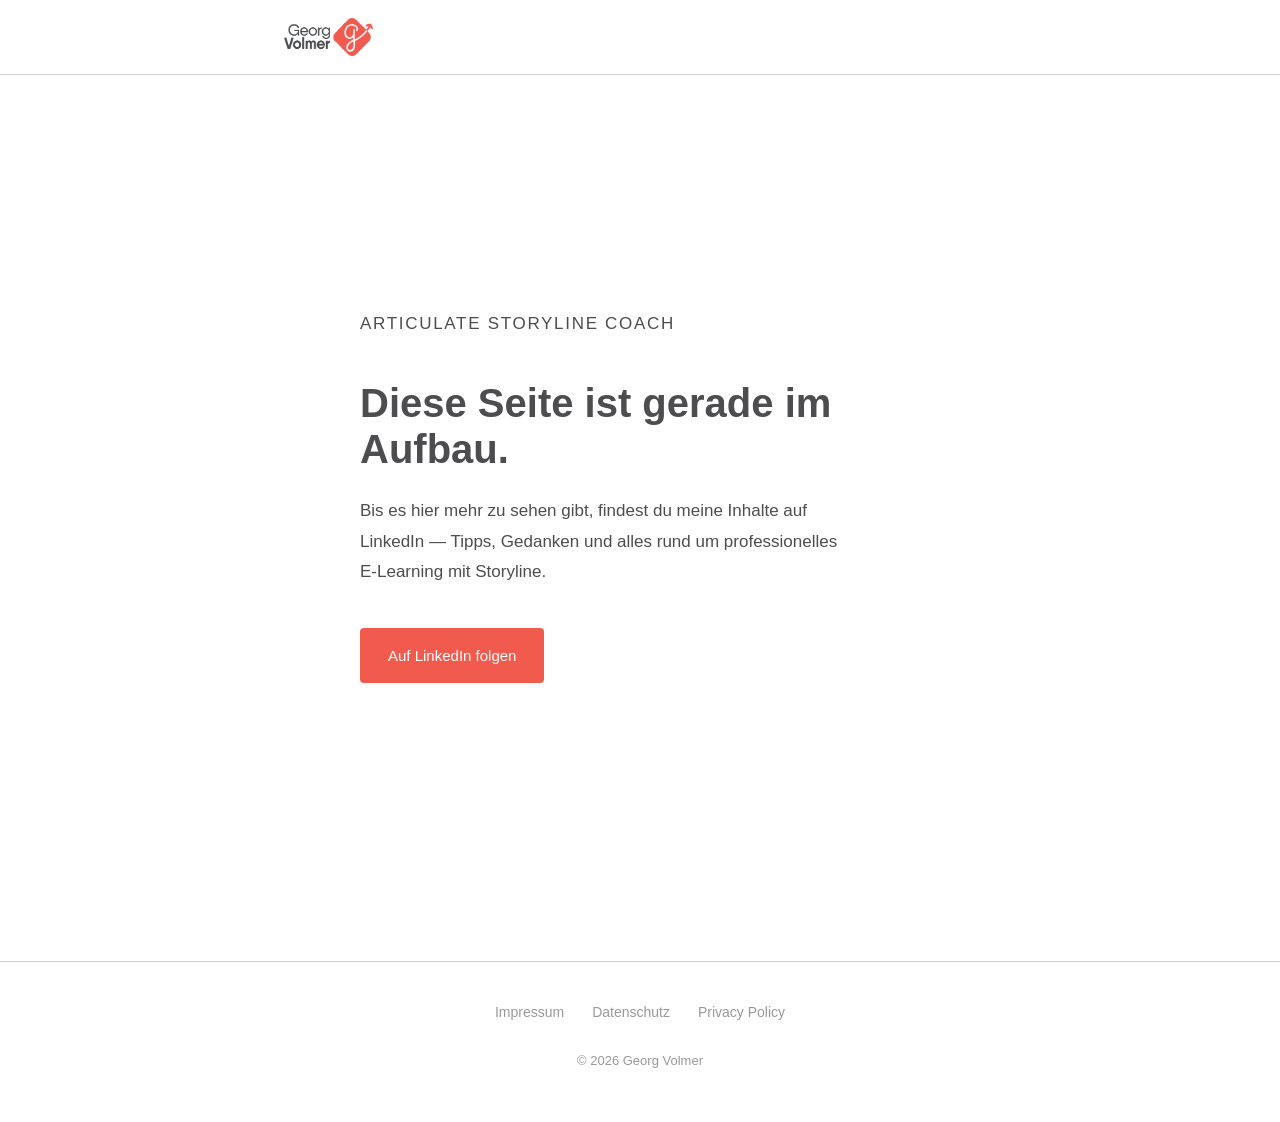
==== index.html @ a21bf966 "Add coming soon index.html" ====
<!DOCTYPE html>
<html lang="de">
<head>
    <meta charset="UTF-8">
    <meta name="viewport" content="width=device-width, initial-scale=1.0">
    <title>Georg Volmer — Articulate Storyline Coach</title>
    <meta name="description" content="Georg Volmer hilft E-Learning-Professionals dabei, professionelle Articulate Storyline Kurse zu erstellen.">
    <link rel="stylesheet" href="/assets/style.css">
    <style>
        .coming-soon-wrap {
            min-height: calc(100vh - 73px - 89px);
            display: flex;
            align-items: center;
        }
        .coming-soon-wrap .container {
            padding-top: 64px;
            padding-bottom: 64px;
        }
        .eyebrow {
            font-size: 0.8125rem;
            font-weight: 500;
            letter-spacing: 0.1em;
            text-transform: uppercase;
            color: #F15B4E;
            margin-bottom: 20px;
        }
        .coming-soon-wrap h1 {
            font-size: 2.5rem;
            line-height: 1.15;
            margin-bottom: 24px;
            max-width: 560px;
        }
        .coming-soon-wrap p {
            font-size: 1.0625rem;
            color: #4D4D4F;
            max-width: 480px;
            margin-bottom: 40px;
        }
        .btn {
            display: inline-block;
            background: #F15B4E;
            color: #ffffff;
            font-weight: 500;
            font-size: 0.9375rem;
            padding: 14px 28px;
            border-radius: 4px;
            text-decoration: none;
            transition: opacity 0.15s;
        }
        .btn:hover {
            opacity: 0.88;
            text-decoration: none;
        }
        @media (max-width: 600px) {
            .coming-soon-wrap h1 { font-size: 1.875rem; }
        }
    </style>
</head>
<body>

<header class="site-header">
    <div class="container">
        <a href="/" class="site-logo" aria-label="Georg Volmer – Startseite">
            <img src="/assets/Georg-Volmer-logo-RGB.png" alt="Georg Volmer" height="38">
        </a>
    </div>
</header>

<main>
    <div class="coming-soon-wrap">
        <div class="container">
            <p class="eyebrow">Articulate Storyline Coach</p>
            <h1>Diese Seite ist gerade im Aufbau.</h1>
            <p>Bis es hier mehr zu sehen gibt, findest du meine Inhalte auf LinkedIn — Tipps, Gedanken und alles rund um professionelles E-Learning mit Storyline.</p>
            <a href="https://www.linkedin.com/in/georgvolmer" class="btn" target="_blank" rel="noopener">Auf LinkedIn folgen</a>
        </div>
    </div>
</main>

<footer class="site-footer">
    <div class="container">
        <ul class="footer-nav">
            <li><a href="/impressum">Impressum</a></li>
            <li><a href="/datenschutz">Datenschutz</a></li>
            <li><a href="/privacy">Privacy Policy</a></li>
        </ul>
        <p class="footer-copy">&copy; 2026 Georg Volmer</p>
    </div>
</footer>

</body>
</html>
---- assets/style.css ----
/* ============================================================
   Georg Volmer — Legal Pages Stylesheet
   Version: 2026-06-26
   ============================================================

   SCHRIFTARTEN EINRICHTEN (einmalig):
   1. Gehe zu fonts.google.com/specimen/Plus+Jakarta+Sans
   2. Klicke "Get font" → "Download all"
   3. Entpacke das ZIP
   4. Konvertiere die TTF-Dateien zu WOFF2 unter fontsquirrel.com/tools/webfont-generator
      (Preset "Optimal" waehlen, nur WOFF2 ankreuzen)
   5. Benenne die Dateien um und lade sie in den fonts/-Ordner deines GitHub-Repos:
      fonts/PlusJakartaSans-Regular.woff2    (weight 400)
      fonts/PlusJakartaSans-Medium.woff2     (weight 500)
      fonts/PlusJakartaSans-Bold.woff2       (weight 700)

   LOGO EINRICHTEN:
   Lade Georg-Volmer-logo-RGB.png in den assets/-Ordner deines GitHub-Repos.
   ============================================================ */


/* --- Schriftarten --- */

@font-face {
    font-family: 'Plus Jakarta Sans';
    src: url('/fonts/PlusJakartaSans-Regular.woff2') format('woff2');
    font-weight: 400;
    font-style: normal;
    font-display: swap;
}

@font-face {
    font-family: 'Plus Jakarta Sans';
    src: url('/fonts/PlusJakartaSans-Medium.woff2') format('woff2');
    font-weight: 500;
    font-style: normal;
    font-display: swap;
}

@font-face {
    font-family: 'Plus Jakarta Sans';
    src: url('/fonts/PlusJakartaSans-Bold.woff2') format('woff2');
    font-weight: 700;
    font-style: normal;
    font-display: swap;
}


/* --- Reset --- */

*,
*::before,
*::after {
    box-sizing: border-box;
    margin: 0;
    padding: 0;
}


/* --- Basis --- */

html {
    font-size: 16px;
    scroll-behavior: smooth;
}

body {
    font-family: 'Plus Jakarta Sans', -apple-system, BlinkMacSystemFont,
        'Segoe UI', Roboto, 'Helvetica Neue', Arial, sans-serif;
    font-weight: 400;
    color: #4D4D4F;
    background-color: #ffffff;
    line-height: 1.8;
    -webkit-font-smoothing: antialiased;
    -moz-osx-font-smoothing: grayscale;
}


/* --- Layout --- */

.container {
    max-width: 760px;
    margin: 0 auto;
    padding: 0 24px;
}


/* --- Header --- */

.site-header {
    background: #ffffff;
    border-bottom: 1px solid #D2D2D2;
    padding: 18px 0;
}

.site-header .container {
    display: flex;
    align-items: center;
}

.site-logo {
    display: inline-block;
    line-height: 0;
    text-decoration: none;
}

.site-logo img {
    height: 38px;
    width: auto;
    display: block;
}


/* --- Hauptinhalt --- */

main {
    padding: 52px 0 96px;
}


/* --- Seitentitel --- */

h1 {
    font-size: 2rem;
    font-weight: 700;
    color: #4D4D4F;
    line-height: 1.25;
    margin-bottom: 6px;
}

.page-date {
    font-size: 0.875rem;
    color: #999999;
    margin-bottom: 52px;
}


/* --- Abschnittsueberschriften --- */

h2 {
    font-size: 1.125rem;
    font-weight: 700;
    color: #F15B4E;
    margin-top: 52px;
    margin-bottom: 16px;
    line-height: 1.4;
}

h3 {
    font-size: 1rem;
    font-weight: 700;
    color: #4D4D4F;
    margin-top: 32px;
    margin-bottom: 10px;
    line-height: 1.4;
}


/* --- Fliestext --- */

p {
    margin-bottom: 14px;
}

strong {
    font-weight: 700;
}


/* --- Links --- */

a {
    color: #F15B4E;
    text-decoration: none;
}

a:hover,
a:focus {
    text-decoration: underline;
}


/* --- Listen --- */

ul {
    padding-left: 24px;
    margin-bottom: 16px;
}

ul li {
    margin-bottom: 10px;
}


/* --- Adressbloecke --- */

.address {
    font-style: normal;
    margin-bottom: 16px;
    line-height: 1.75;
}


/* --- Rechtlicher Hinweistext (DSGVO-Grossbuchstabenabsaetze) --- */

.legal-notice {
    font-size: 0.875rem;
    line-height: 1.7;
    margin-bottom: 14px;
    color: #4D4D4F;
}


/* --- Footer --- */

.site-footer {
    border-top: 1px solid #D2D2D2;
    padding: 36px 0;
}

.footer-nav {
    display: flex;
    justify-content: center;
    gap: 28px;
    flex-wrap: wrap;
    list-style: none;
    padding: 0;
    margin-bottom: 12px;
}

.footer-nav a {
    color: #999999;
    font-size: 0.875rem;
    text-decoration: none;
}

.footer-nav a:hover {
    color: #F15B4E;
}

.footer-nav a[aria-current="page"] {
    color: #4D4D4F;
    font-weight: 500;
}

.footer-copy {
    text-align: center;
    font-size: 0.8125rem;
    color: #999999;
}


/* --- Responsive --- */

@media (max-width: 600px) {
    h1 {
        font-size: 1.625rem;
    }
    h2 {
        font-size: 1rem;
        margin-top: 40px;
    }
    main {
        padding: 36px 0 72px;
    }
    .footer-nav {
        gap: 18px;
    }
    .container {
        padding: 0 20px;
    }
}
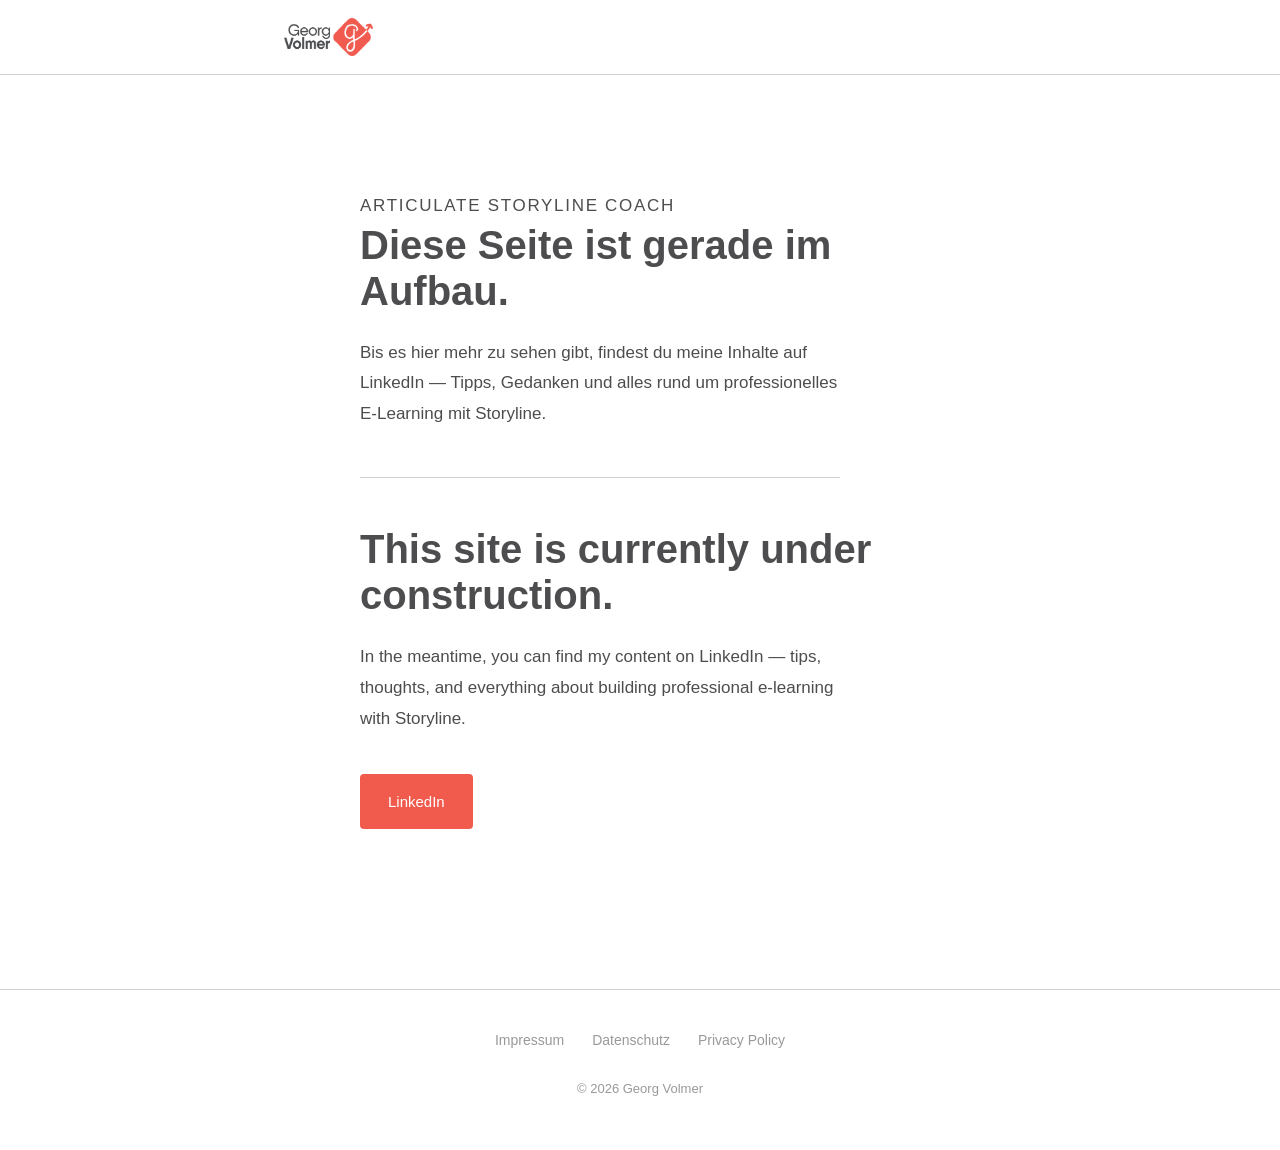
==== commit 283a202c: "Make index.html bilingual (DE/EN)" ====
--- a/index.html
+++ b/index.html
@@ -34,7 +34,7 @@
             font-size: 1.0625rem;
             color: #4D4D4F;
             max-width: 480px;
-            margin-bottom: 40px;
+            margin-bottom: 0;
         }
         .btn {
             display: inline-block;
@@ -46,13 +46,36 @@
             border-radius: 4px;
             text-decoration: none;
             transition: opacity 0.15s;
+            margin-top: 40px;
         }
         .btn:hover {
             opacity: 0.88;
             text-decoration: none;
         }
+        .lang-divider {
+            border: none;
+            border-top: 1px solid #D2D2D2;
+            margin: 48px 0;
+            max-width: 480px;
+        }
+        .lang-block h2 {
+            font-size: 2.5rem;
+            font-weight: 700;
+            color: #4D4D4F;
+            line-height: 1.15;
+            margin-top: 0;
+            margin-bottom: 24px;
+            max-width: 560px;
+        }
+        .lang-block p {
+            font-size: 1.0625rem;
+            color: #4D4D4F;
+            max-width: 480px;
+            margin-bottom: 0;
+        }
         @media (max-width: 600px) {
-            .coming-soon-wrap h1 { font-size: 1.875rem; }
+            .coming-soon-wrap h1,
+            .lang-block h2 { font-size: 1.875rem; }
         }
     </style>
 </head>
@@ -69,10 +92,20 @@
 <main>
     <div class="coming-soon-wrap">
         <div class="container">
+
             <p class="eyebrow">Articulate Storyline Coach</p>
             <h1>Diese Seite ist gerade im Aufbau.</h1>
             <p>Bis es hier mehr zu sehen gibt, findest du meine Inhalte auf LinkedIn — Tipps, Gedanken und alles rund um professionelles E-Learning mit Storyline.</p>
-            <a href="https://www.linkedin.com/in/georgvolmer" class="btn" target="_blank" rel="noopener">Auf LinkedIn folgen</a>
+
+            <hr class="lang-divider">
+
+            <div class="lang-block">
+                <h2>This site is currently under construction.</h2>
+                <p>In the meantime, you can find my content on LinkedIn — tips, thoughts, and everything about building professional e-learning with Storyline.</p>
+            </div>
+
+            <a href="https://www.linkedin.com/in/georgvolmer" class="btn" target="_blank" rel="noopener">LinkedIn</a>
+
         </div>
     </div>
 </main>
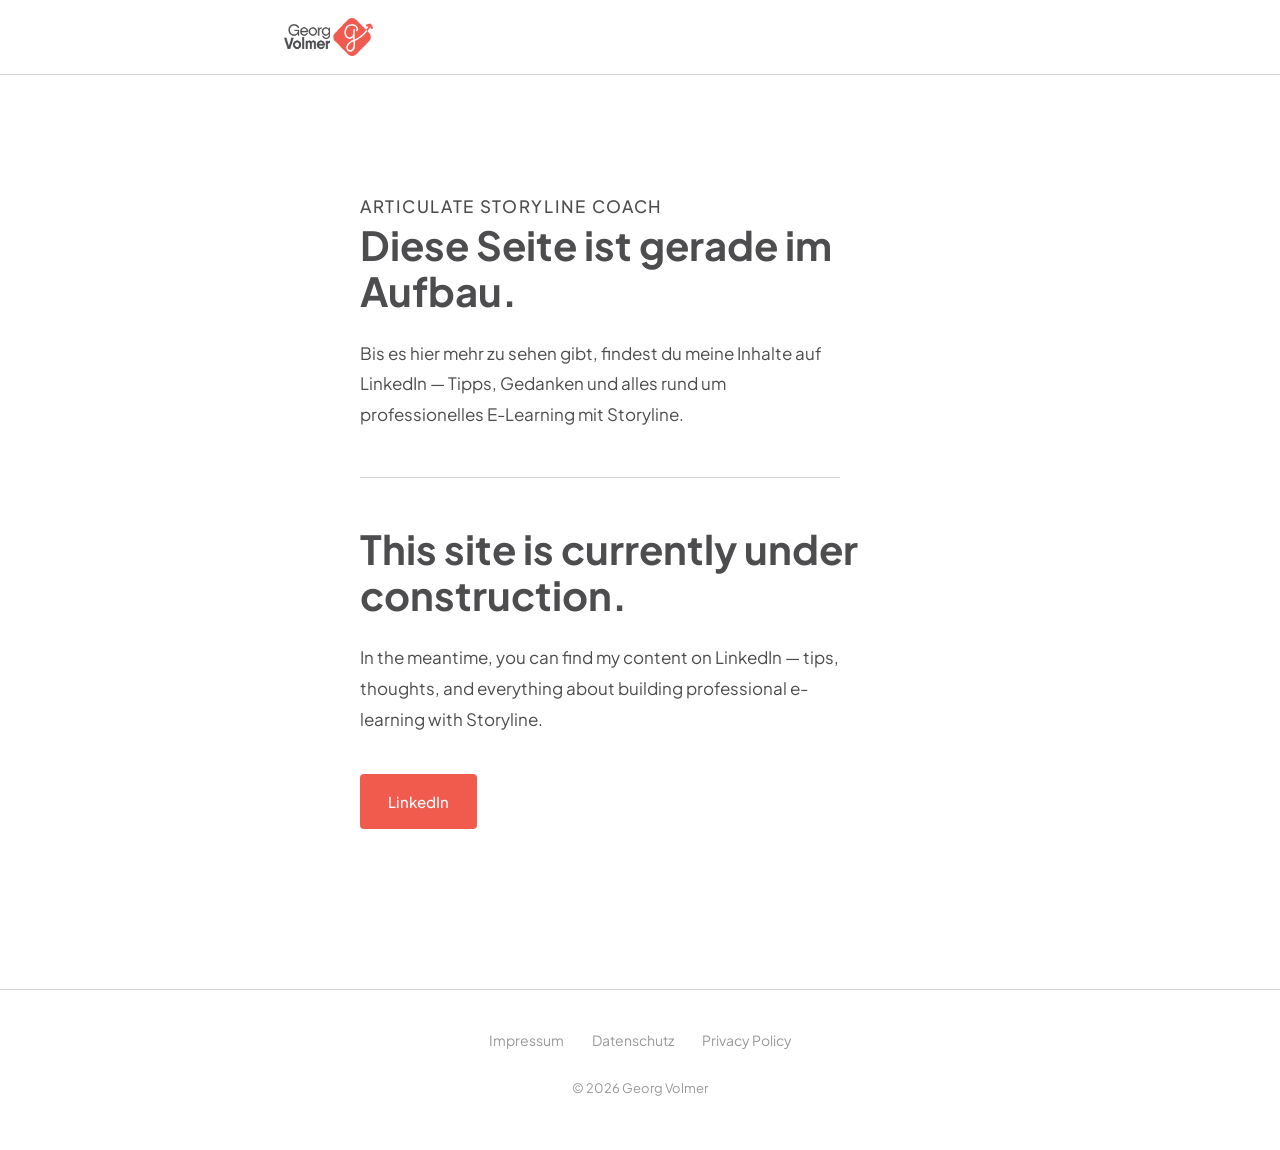
==== commit fdffc358: "Update index.html" ====
--- a/index.html
+++ b/index.html
@@ -6,6 +6,8 @@
     <title>Georg Volmer — Articulate Storyline Coach</title>
     <meta name="description" content="Georg Volmer hilft E-Learning-Professionals dabei, professionelle Articulate Storyline Kurse zu erstellen.">
     <link rel="stylesheet" href="/assets/style.css">
+    <link rel="icon" type="image/png" href="/assets/Georg-Volmer-icon-RGB.png">
+    <link rel="apple-touch-icon" href="/assets/Georg-Volmer-icon-RGB.png">
     <style>
         .coming-soon-wrap {
             min-height: calc(100vh - 73px - 89px);
@@ -104,7 +106,7 @@
                 <p>In the meantime, you can find my content on LinkedIn — tips, thoughts, and everything about building professional e-learning with Storyline.</p>
             </div>
 
-            <a href="https://www.linkedin.com/in/georgvolmer" class="btn" target="_blank" rel="noopener">LinkedIn</a>
+            <a href="https://www.linkedin.com/in/georg-volmer" class="btn" target="_blank" rel="noopener">LinkedIn</a>
 
         </div>
     </div>
--- a/assets/style.css
+++ b/assets/style.css
@@ -23,7 +23,7 @@
 
 @font-face {
     font-family: 'Plus Jakarta Sans';
-    src: url('/fonts/PlusJakartaSans-Regular.woff2') format('woff2');
+    src: url('/fonts/plus-jakarta-sans-v12-latin-regular.woff2') format('woff2');
     font-weight: 400;
     font-style: normal;
     font-display: swap;
@@ -31,7 +31,7 @@
 
 @font-face {
     font-family: 'Plus Jakarta Sans';
-    src: url('/fonts/PlusJakartaSans-Medium.woff2') format('woff2');
+    src: url('/fonts/plus-jakarta-sans-v12-latin-500.woff2') format('woff2');
     font-weight: 500;
     font-style: normal;
     font-display: swap;
@@ -39,7 +39,7 @@
 
 @font-face {
     font-family: 'Plus Jakarta Sans';
-    src: url('/fonts/PlusJakartaSans-Bold.woff2') format('woff2');
+    src: url('/fonts/plus-jakarta-sans-v12-latin-700.woff2') format('woff2');
     font-weight: 700;
     font-style: normal;
     font-display: swap;
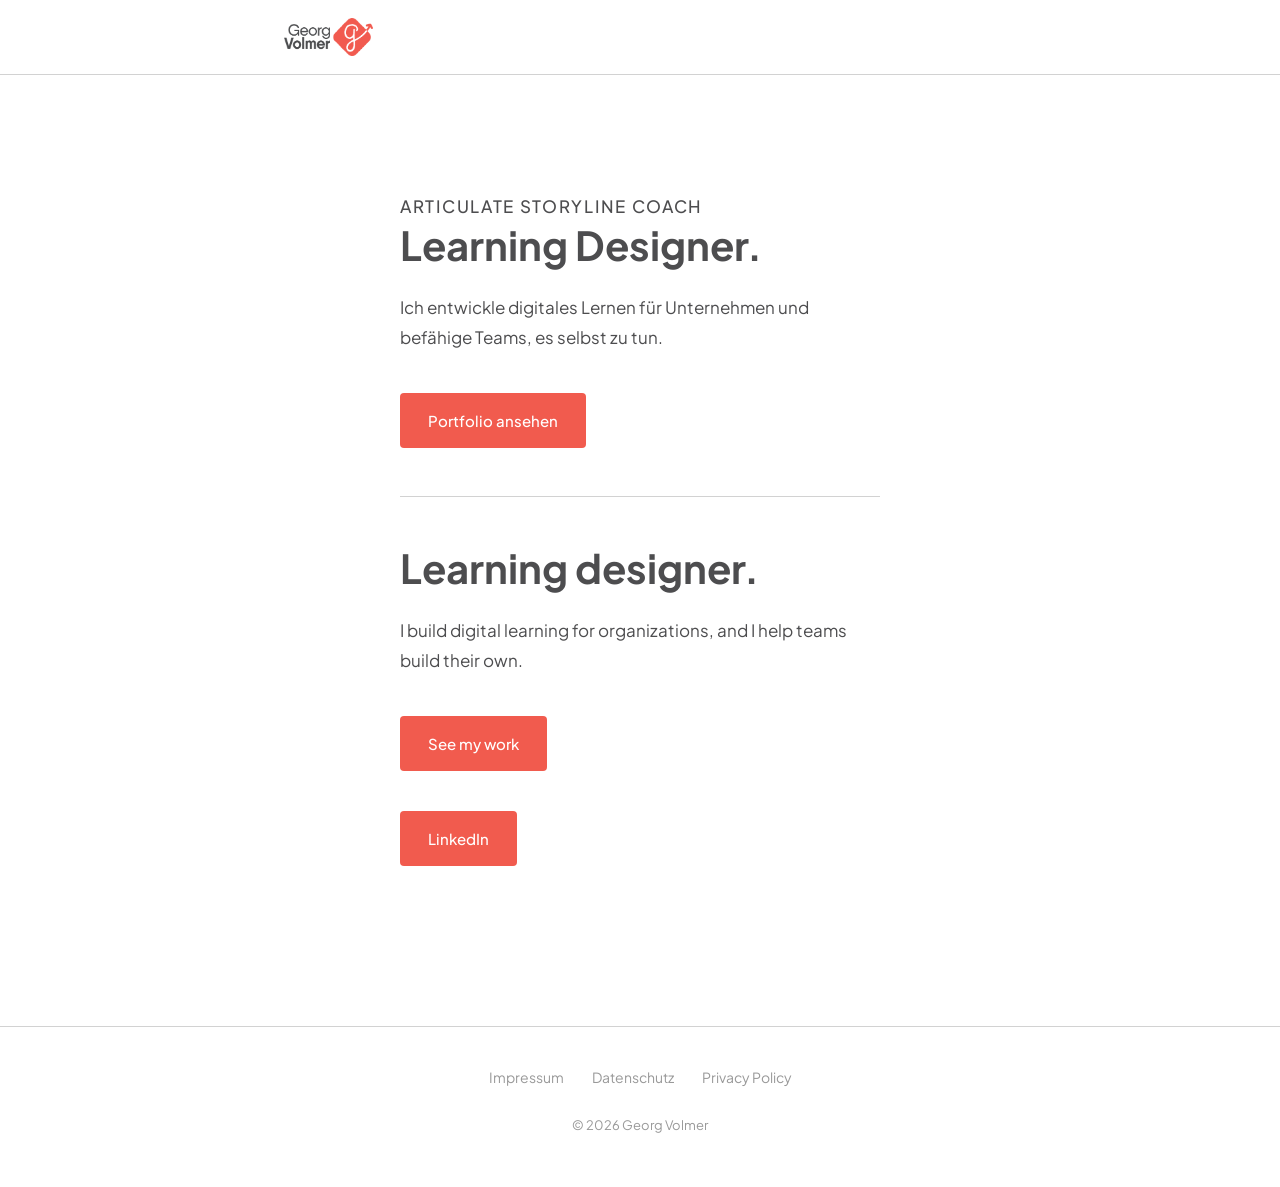
==== commit ed24f488: "Add CEO Spoof Storyline export and turn homepage into a real entry point Copy the published Storylin" ====
--- a/index.html
+++ b/index.html
@@ -96,14 +96,16 @@
         <div class="container">
 
             <p class="eyebrow">Articulate Storyline Coach</p>
-            <h1>Diese Seite ist gerade im Aufbau.</h1>
-            <p>Bis es hier mehr zu sehen gibt, findest du meine Inhalte auf LinkedIn — Tipps, Gedanken und alles rund um professionelles E-Learning mit Storyline.</p>
+            <h1>Learning Designer.</h1>
+            <p>Ich entwickle digitales Lernen für Unternehmen und befähige Teams, es selbst zu tun.</p>
+            <a href="/portfolio" class="btn">Portfolio ansehen</a>
 
             <hr class="lang-divider">
 
             <div class="lang-block">
-                <h2>This site is currently under construction.</h2>
-                <p>In the meantime, you can find my content on LinkedIn — tips, thoughts, and everything about building professional e-learning with Storyline.</p>
+                <h2>Learning designer.</h2>
+                <p>I build digital learning for organizations, and I help teams build their own.</p>
+                <a href="/portfolio" class="btn">See my work</a>
             </div>
 
             <a href="https://www.linkedin.com/in/georg-volmer" class="btn" target="_blank" rel="noopener">LinkedIn</a>
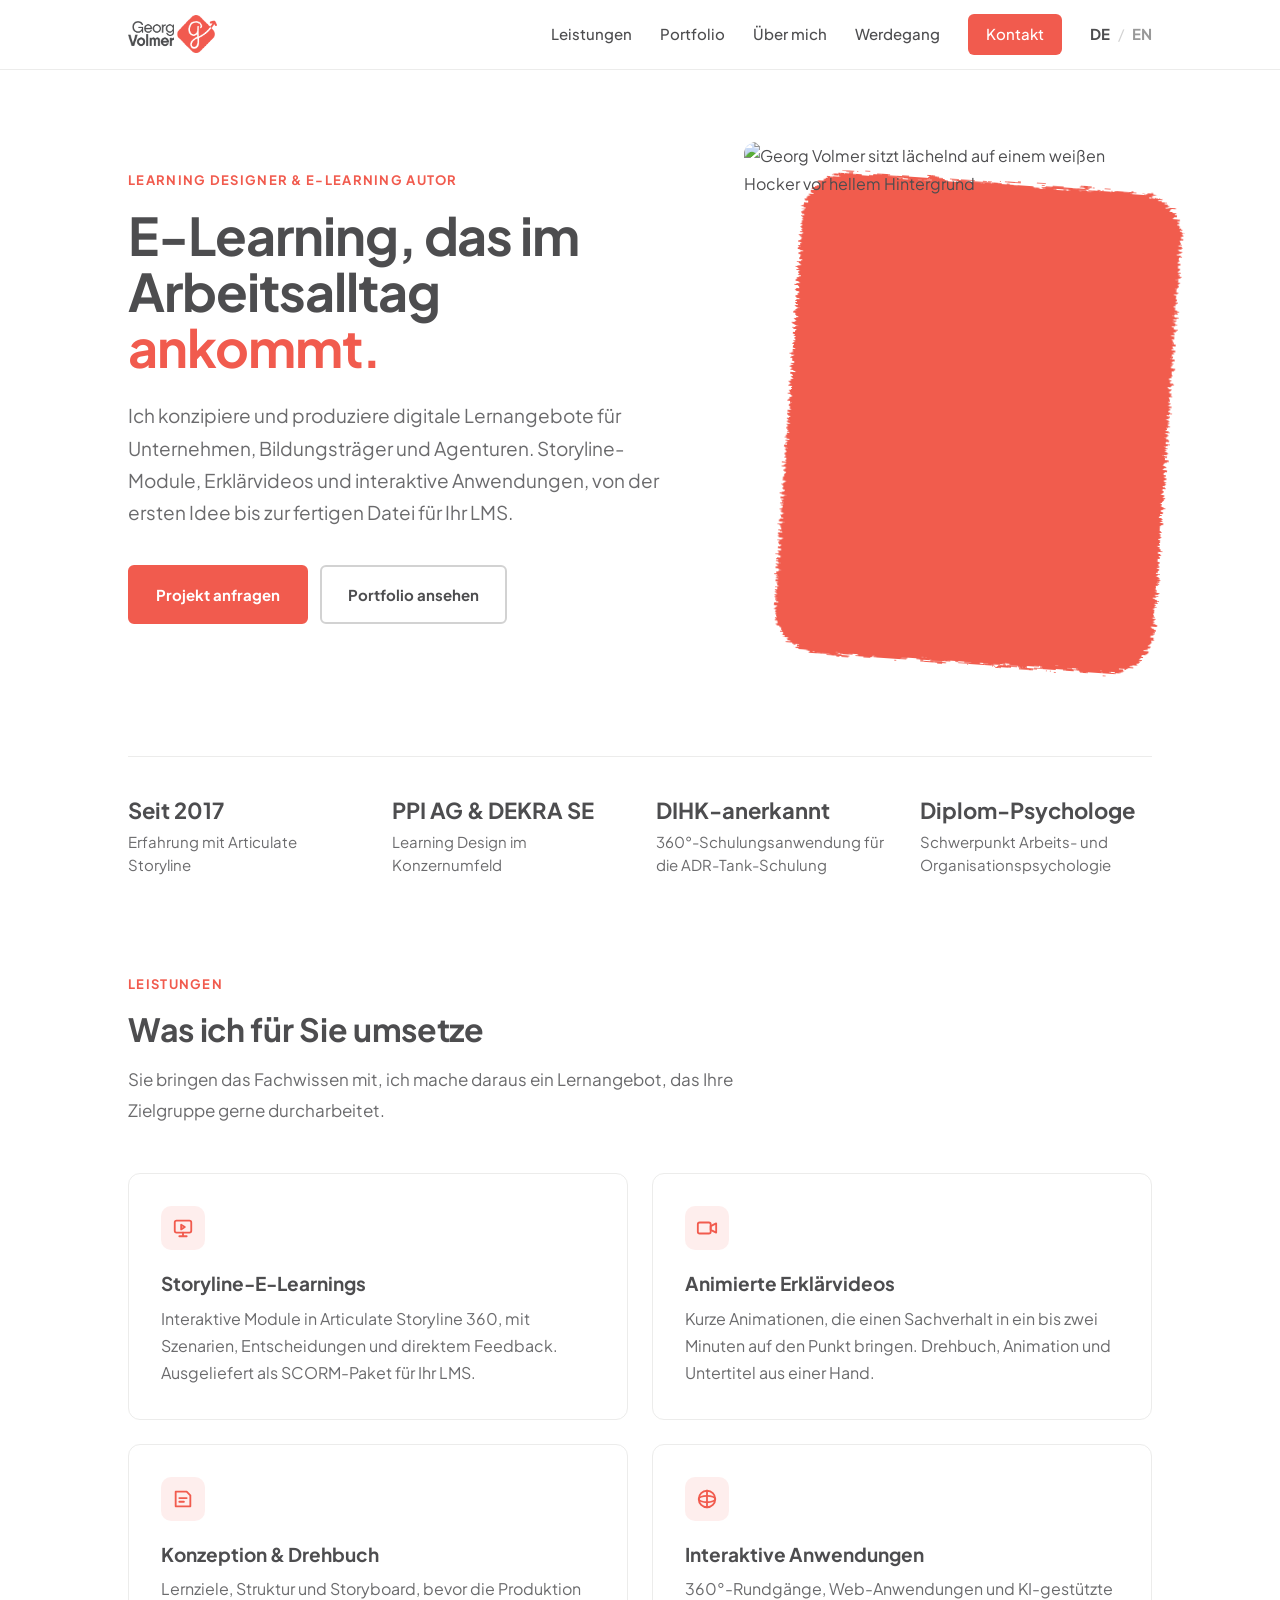
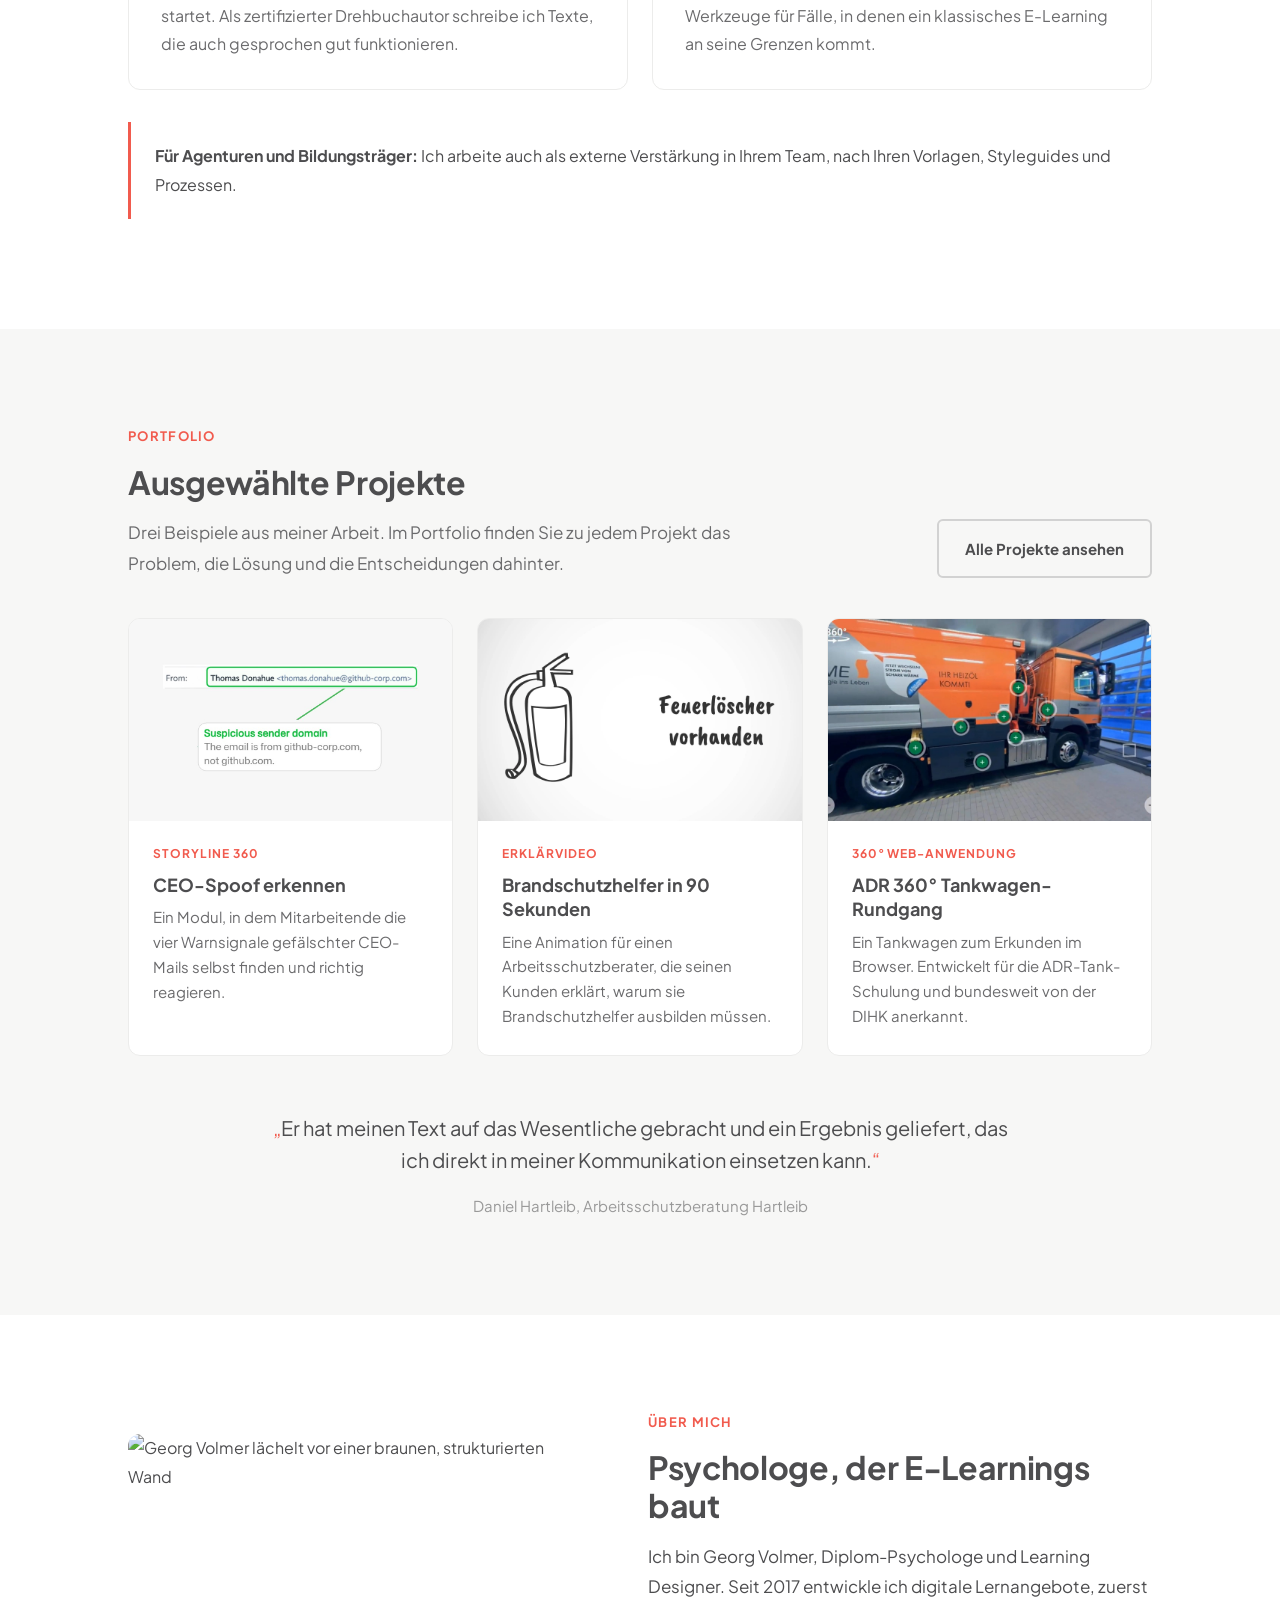
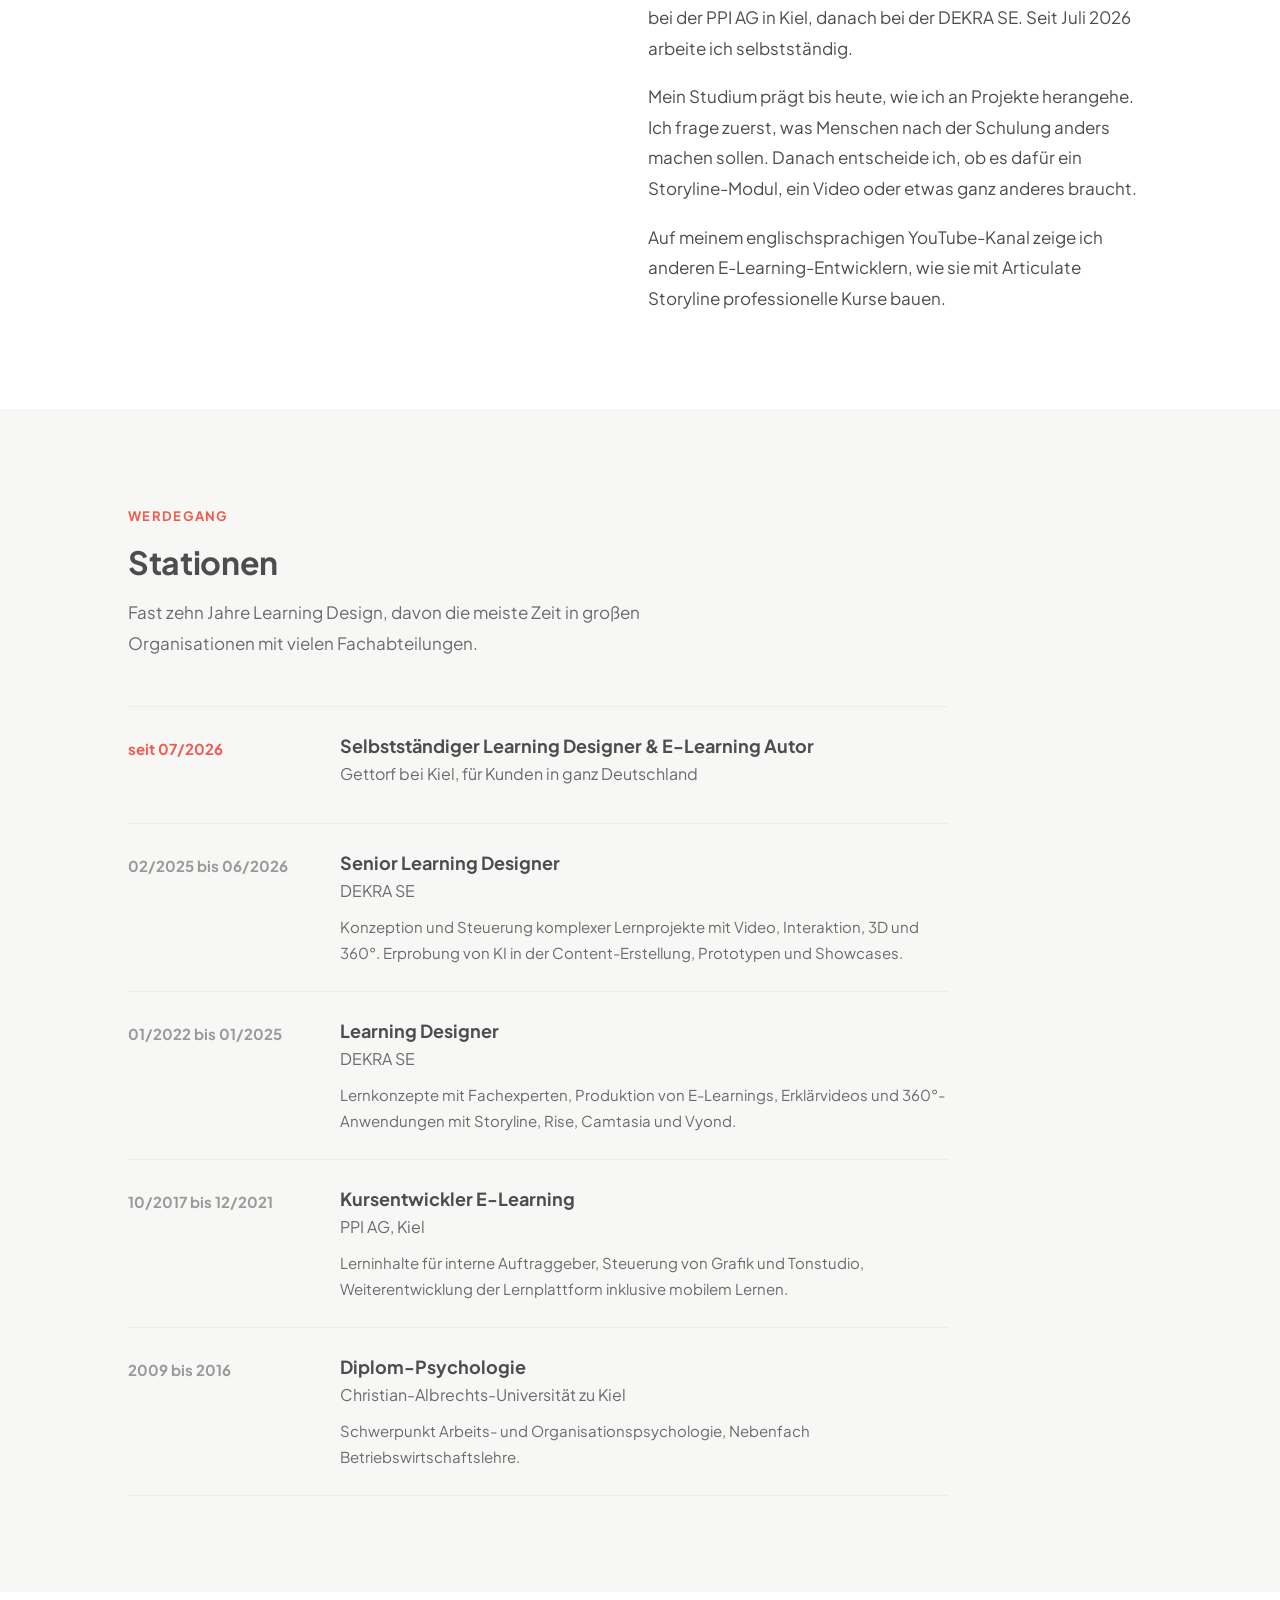
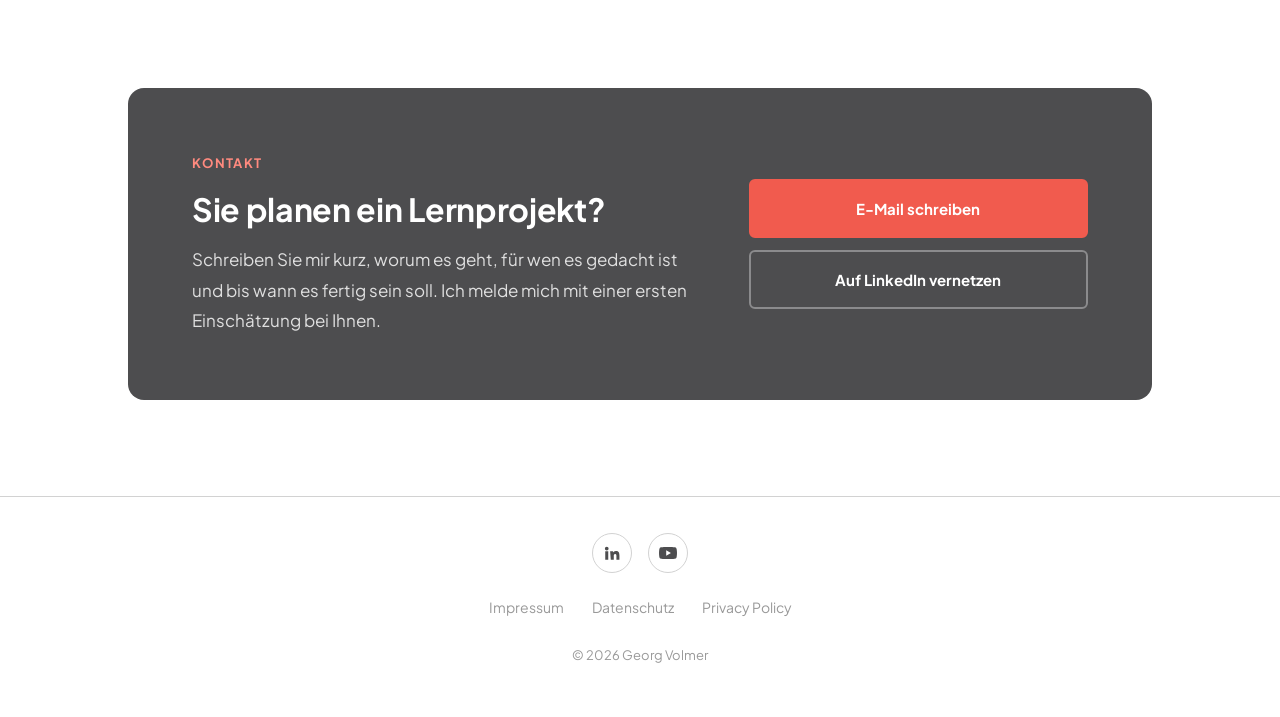
==== commit f1d81247: "Unify header and footer across all pages - Move header, nav, language switch and footer icon styles " ====
--- a/index.html
+++ b/index.html
@@ -3,119 +3,261 @@
 <head>
     <meta charset="UTF-8">
     <meta name="viewport" content="width=device-width, initial-scale=1.0">
-    <title>Georg Volmer — Articulate Storyline Coach</title>
-    <meta name="description" content="Georg Volmer hilft E-Learning-Professionals dabei, professionelle Articulate Storyline Kurse zu erstellen.">
+    <title>Georg Volmer | Learning Designer &amp; E-Learning Autor</title>
+    <meta name="description" content="Georg Volmer, Diplom-Psychologe und Learning Designer, konzipiert und produziert E-Learnings, Erklärvideos und interaktive Lernanwendungen für Unternehmen, Bildungsträger und Agenturen.">
     <link rel="stylesheet" href="/assets/style.css">
+    <link rel="stylesheet" href="/assets/home.css">
     <link rel="icon" type="image/png" href="/assets/Georg-Volmer-icon-RGB.png">
     <link rel="apple-touch-icon" href="/assets/Georg-Volmer-icon-RGB.png">
-    <style>
-        .coming-soon-wrap {
-            min-height: calc(100vh - 73px - 89px);
-            display: flex;
-            align-items: center;
-        }
-        .coming-soon-wrap .container {
-            padding-top: 64px;
-            padding-bottom: 64px;
-        }
-        .eyebrow {
-            font-size: 0.8125rem;
-            font-weight: 500;
-            letter-spacing: 0.1em;
-            text-transform: uppercase;
-            color: #F15B4E;
-            margin-bottom: 20px;
-        }
-        .coming-soon-wrap h1 {
-            font-size: 2.5rem;
-            line-height: 1.15;
-            margin-bottom: 24px;
-            max-width: 560px;
-        }
-        .coming-soon-wrap p {
-            font-size: 1.0625rem;
-            color: #4D4D4F;
-            max-width: 480px;
-            margin-bottom: 0;
-        }
-        .btn {
-            display: inline-block;
-            background: #F15B4E;
-            color: #ffffff;
-            font-weight: 500;
-            font-size: 0.9375rem;
-            padding: 14px 28px;
-            border-radius: 4px;
-            text-decoration: none;
-            transition: opacity 0.15s;
-            margin-top: 40px;
-        }
-        .btn:hover {
-            opacity: 0.88;
-            text-decoration: none;
-        }
-        .lang-divider {
-            border: none;
-            border-top: 1px solid #D2D2D2;
-            margin: 48px 0;
-            max-width: 480px;
-        }
-        .lang-block h2 {
-            font-size: 2.5rem;
-            font-weight: 700;
-            color: #4D4D4F;
-            line-height: 1.15;
-            margin-top: 0;
-            margin-bottom: 24px;
-            max-width: 560px;
-        }
-        .lang-block p {
-            font-size: 1.0625rem;
-            color: #4D4D4F;
-            max-width: 480px;
-            margin-bottom: 0;
-        }
-        @media (max-width: 600px) {
-            .coming-soon-wrap h1,
-            .lang-block h2 { font-size: 1.875rem; }
-        }
-    </style>
 </head>
-<body>
+<body class="home">
 
 <header class="site-header">
     <div class="container">
-        <a href="/" class="site-logo" aria-label="Georg Volmer – Startseite">
+        <a href="/" class="site-logo" aria-label="Georg Volmer, Startseite">
             <img src="/assets/Georg-Volmer-logo-RGB.png" alt="Georg Volmer" height="38">
         </a>
+        <nav class="site-nav" aria-label="Hauptnavigation">
+            <ul>
+                <li><a href="/#leistungen">Leistungen</a></li>
+                <li><a href="/portfolio-de">Portfolio</a></li>
+                <li><a href="/#ueber-mich">Über mich</a></li>
+                <li class="nav-hide-md"><a href="/#werdegang">Werdegang</a></li>
+            </ul>
+            <a href="/#kontakt" class="nav-cta">Kontakt</a>
+            <div class="lang-switch">
+                <span class="lang-switch-current">DE</span>
+                <span class="lang-switch-sep" aria-hidden="true">/</span>
+                <a href="/portfolio" lang="en" hreflang="en">EN</a>
+            </div>
+        </nav>
     </div>
 </header>
 
 <main>
-    <div class="coming-soon-wrap">
-        <div class="container">
-
-            <p class="eyebrow">Articulate Storyline Coach</p>
-            <h1>Learning Designer.</h1>
-            <p>Ich entwickle digitales Lernen für Unternehmen und befähige Teams, es selbst zu tun.</p>
-            <a href="/portfolio" class="btn">Portfolio ansehen</a>
-
-            <hr class="lang-divider">
-
-            <div class="lang-block">
-                <h2>Learning designer.</h2>
-                <p>I build digital learning for organizations, and I help teams build their own.</p>
-                <a href="/portfolio" class="btn">See my work</a>
-            </div>
-
-            <a href="https://www.linkedin.com/in/georg-volmer" class="btn" target="_blank" rel="noopener">LinkedIn</a>
-
-        </div>
-    </div>
+
+    <!-- ===== Hero ===== -->
+    <section class="hero-home">
+        <div class="container">
+            <div class="hero-grid">
+                <div>
+                    <span class="kicker">Learning Designer &amp; E-Learning Autor</span>
+                    <h1>E-Learning, das im Arbeitsalltag <em>ankommt.</em></h1>
+                    <p class="hero-sub">Ich konzipiere und produziere digitale Lernangebote für Unternehmen, Bildungsträger und Agenturen. Storyline-Module, Erklärvideos und interaktive Anwendungen, von der ersten Idee bis zur fertigen Datei für Ihr LMS.</p>
+                    <div class="btn-row">
+                        <a href="#kontakt" class="btn btn--primary">Projekt anfragen</a>
+                        <a href="/portfolio-de" class="btn btn--ghost">Portfolio ansehen</a>
+                    </div>
+                </div>
+                <figure class="hero-photo">
+                    <svg class="hero-brush" viewBox="0 0 400 500" preserveAspectRatio="none" aria-hidden="true" focusable="false">
+                        <defs>
+                            <filter id="brush-edge" x="-6%" y="-6%" width="112%" height="112%">
+                                <feTurbulence type="fractalNoise" baseFrequency="0.06 0.45" numOctaves="4" seed="11" result="streaks"/>
+                                <feDisplacementMap in="SourceGraphic" in2="streaks" scale="11" xChannelSelector="R" yChannelSelector="G"/>
+                            </filter>
+                        </defs>
+                        <rect x="14" y="14" width="372" height="472" rx="44" fill="#F15B4E" filter="url(#brush-edge)"/>
+                    </svg>
+                    <img src="/img/home/georg-volmer-hero.jpg" alt="Georg Volmer sitzt lächelnd auf einem weißen Hocker vor hellem Hintergrund" width="1000" height="1250" fetchpriority="high">
+                </figure>
+            </div>
+
+            <ul class="facts">
+                <li><strong>Seit 2017</strong><span>Erfahrung mit Articulate Storyline</span></li>
+                <li><strong>PPI AG &amp; DEKRA SE</strong><span>Learning Design im Konzernumfeld</span></li>
+                <li><strong>DIHK-anerkannt</strong><span>360°-Schulungsanwendung für die ADR-Tank-Schulung</span></li>
+                <li><strong>Diplom-Psychologe</strong><span>Schwerpunkt Arbeits- und Organisations&shy;psychologie</span></li>
+            </ul>
+        </div>
+    </section>
+
+    <!-- ===== Leistungen ===== -->
+    <section id="leistungen" class="section">
+        <div class="container">
+            <span class="kicker">Leistungen</span>
+            <h2>Was ich für Sie umsetze</h2>
+            <p class="section-lede">Sie bringen das Fachwissen mit, ich mache daraus ein Lernangebot, das Ihre Zielgruppe gerne durcharbeitet.</p>
+
+            <div class="services">
+                <article class="service">
+                    <div class="service-icon" aria-hidden="true">
+                        <svg viewBox="0 0 24 24" fill="none" stroke="currentColor" stroke-width="2" stroke-linecap="round" stroke-linejoin="round"><rect x="3" y="4" width="18" height="13" rx="2"/><path d="M8 21h8M12 17v4"/><path d="M10 8.5v5l4-2.5z"/></svg>
+                    </div>
+                    <h3>Storyline-E-Learnings</h3>
+                    <p>Interaktive Module in Articulate Storyline 360, mit Szenarien, Entscheidungen und direktem Feedback. Ausgeliefert als SCORM-Paket für Ihr LMS.</p>
+                </article>
+                <article class="service">
+                    <div class="service-icon" aria-hidden="true">
+                        <svg viewBox="0 0 24 24" fill="none" stroke="currentColor" stroke-width="2" stroke-linecap="round" stroke-linejoin="round"><rect x="2" y="6" width="14" height="12" rx="2"/><path d="M16 10l6-3v10l-6-3z"/></svg>
+                    </div>
+                    <h3>Animierte Erklärvideos</h3>
+                    <p>Kurze Animationen, die einen Sachverhalt in ein bis zwei Minuten auf den Punkt bringen. Drehbuch, Animation und Untertitel aus einer Hand.</p>
+                </article>
+                <article class="service">
+                    <div class="service-icon" aria-hidden="true">
+                        <svg viewBox="0 0 24 24" fill="none" stroke="currentColor" stroke-width="2" stroke-linecap="round" stroke-linejoin="round"><path d="M4 4h12l4 4v12H4z"/><path d="M8 11h8M8 15h5"/></svg>
+                    </div>
+                    <h3>Konzeption &amp; Drehbuch</h3>
+                    <p>Lernziele, Struktur und Storyboard, bevor die Produktion startet. Als zertifizierter Drehbuchautor schreibe ich Texte, die auch gesprochen gut funktionieren.</p>
+                </article>
+                <article class="service">
+                    <div class="service-icon" aria-hidden="true">
+                        <svg viewBox="0 0 24 24" fill="none" stroke="currentColor" stroke-width="2" stroke-linecap="round" stroke-linejoin="round"><circle cx="12" cy="12" r="9"/><ellipse cx="12" cy="12" rx="9" ry="3.5"/><path d="M12 3v18"/></svg>
+                    </div>
+                    <h3>Interaktive Anwendungen</h3>
+                    <p>360°-Rundgänge, Web-Anwendungen und KI-gestützte Werkzeuge für Fälle, in denen ein klassisches E-Learning an seine Grenzen kommt.</p>
+                </article>
+            </div>
+
+            <p class="services-note"><strong>Für Agenturen und Bildungsträger:</strong> Ich arbeite auch als externe Verstärkung in Ihrem Team, nach Ihren Vorlagen, Styleguides und Prozessen.</p>
+        </div>
+    </section>
+
+    <!-- ===== Projekte ===== -->
+    <section id="projekte" class="section section--tint">
+        <div class="container">
+            <div class="work-head">
+                <div>
+                    <span class="kicker">Portfolio</span>
+                    <h2>Ausgewählte Projekte</h2>
+                    <p class="section-lede">Drei Beispiele aus meiner Arbeit. Im Portfolio finden Sie zu jedem Projekt das Problem, die Lösung und die Entscheidungen dahinter.</p>
+                </div>
+                <a href="/portfolio-de" class="btn btn--ghost">Alle Projekte ansehen</a>
+            </div>
+
+            <div class="work-grid">
+                <a href="/portfolio-de#ceo-spoof" class="work-card">
+                    <img src="/img/portfolio/ceo-spoof-card.jpg" alt="CEO-Spoof-Modul: verdächtige Absenderdomain in einer gefälschten CEO-E-Mail hervorgehoben" loading="lazy">
+                    <span class="work-body">
+                        <span class="work-tag">Storyline 360</span>
+                        <span class="work-title">CEO-Spoof erkennen</span>
+                        <span class="work-blurb">Ein Modul, in dem Mitarbeitende die vier Warnsignale gefälschter CEO-Mails selbst finden und richtig reagieren.</span>
+                    </span>
+                </a>
+                <a href="/portfolio-de#hartleib" class="work-card">
+                    <img src="/assets/video/brandschutzhelfer-poster.jpg" alt="Vorschaubild des Erklärvideos Brandschutzhelfer" loading="lazy">
+                    <span class="work-body">
+                        <span class="work-tag">Erklärvideo</span>
+                        <span class="work-title">Brandschutzhelfer in 90 Sekunden</span>
+                        <span class="work-blurb">Eine Animation für einen Arbeitsschutzberater, die seinen Kunden erklärt, warum sie Brandschutzhelfer ausbilden müssen.</span>
+                    </span>
+                </a>
+                <a href="/portfolio-de#adr-tour" class="work-card">
+                    <img src="/img/portfolio/adr-tour-hero.jpg" alt="ADR-360°-Anwendung: Tankwagen mit grünen Markierungspunkten" loading="lazy">
+                    <span class="work-body">
+                        <span class="work-tag">360° Web-Anwendung</span>
+                        <span class="work-title">ADR 360° Tankwagen-Rundgang</span>
+                        <span class="work-blurb">Ein Tankwagen zum Erkunden im Browser. Entwickelt für die ADR-Tank-Schulung und bundesweit von der DIHK anerkannt.</span>
+                    </span>
+                </a>
+            </div>
+
+            <figure class="home-quote">
+                <blockquote>Er hat meinen Text auf das Wesentliche gebracht und ein Ergebnis geliefert, das ich direkt in meiner Kommunikation einsetzen kann.</blockquote>
+                <figcaption>Daniel Hartleib, Arbeitsschutzberatung Hartleib</figcaption>
+            </figure>
+        </div>
+    </section>
+
+    <!-- ===== Über mich ===== -->
+    <section id="ueber-mich" class="section">
+        <div class="container">
+            <div class="about-grid">
+                <figure class="about-photo">
+                    <img src="/img/home/georg-volmer-ueber-mich.jpg" alt="Georg Volmer lächelt vor einer braunen, strukturierten Wand" width="1400" height="935" loading="lazy">
+                </figure>
+                <div class="about-text">
+                    <span class="kicker">Über mich</span>
+                    <h2>Psychologe, der E-Learnings baut</h2>
+                    <p>Ich bin Georg Volmer, Diplom-Psychologe und Learning Designer. Seit 2017 entwickle ich digitale Lernangebote, zuerst bei der PPI AG in Kiel, danach bei der DEKRA SE. Seit Juli 2026 arbeite ich selbstständig.</p>
+                    <p>Mein Studium prägt bis heute, wie ich an Projekte herangehe. Ich frage zuerst, was Menschen nach der Schulung anders machen sollen. Danach entscheide ich, ob es dafür ein Storyline-Modul, ein Video oder etwas ganz anderes braucht.</p>
+                    <p>Auf meinem englischsprachigen YouTube-Kanal zeige ich anderen E-Learning-Entwicklern, wie sie mit Articulate Storyline professionelle Kurse bauen.</p>
+                </div>
+            </div>
+        </div>
+    </section>
+
+    <!-- ===== Werdegang ===== -->
+    <section id="werdegang" class="section section--tint">
+        <div class="container">
+            <span class="kicker">Werdegang</span>
+            <h2>Stationen</h2>
+            <p class="section-lede">Fast zehn Jahre Learning Design, davon die meiste Zeit in großen Organisationen mit vielen Fachabteilungen.</p>
+
+            <ol class="timeline">
+                <li class="tl-current">
+                    <span class="tl-date">seit 07/2026</span>
+                    <div>
+                        <p class="tl-role">Selbstständiger Learning Designer &amp; E-Learning Autor</p>
+                        <p class="tl-org">Gettorf bei Kiel, für Kunden in ganz Deutschland</p>
+                    </div>
+                </li>
+                <li>
+                    <span class="tl-date">02/2025 bis 06/2026</span>
+                    <div>
+                        <p class="tl-role">Senior Learning Designer</p>
+                        <p class="tl-org">DEKRA SE</p>
+                        <p class="tl-desc">Konzeption und Steuerung komplexer Lernprojekte mit Video, Interaktion, 3D und 360°. Erprobung von KI in der Content-Erstellung, Prototypen und Showcases.</p>
+                    </div>
+                </li>
+                <li>
+                    <span class="tl-date">01/2022 bis 01/2025</span>
+                    <div>
+                        <p class="tl-role">Learning Designer</p>
+                        <p class="tl-org">DEKRA SE</p>
+                        <p class="tl-desc">Lernkonzepte mit Fachexperten, Produktion von E-Learnings, Erklärvideos und 360°-Anwendungen mit Storyline, Rise, Camtasia und Vyond.</p>
+                    </div>
+                </li>
+                <li>
+                    <span class="tl-date">10/2017 bis 12/2021</span>
+                    <div>
+                        <p class="tl-role">Kursentwickler E-Learning</p>
+                        <p class="tl-org">PPI AG, Kiel</p>
+                        <p class="tl-desc">Lerninhalte für interne Auftraggeber, Steuerung von Grafik und Tonstudio, Weiterentwicklung der Lernplattform inklusive mobilem Lernen.</p>
+                    </div>
+                </li>
+                <li>
+                    <span class="tl-date">2009 bis 2016</span>
+                    <div>
+                        <p class="tl-role">Diplom-Psychologie</p>
+                        <p class="tl-org">Christian-Albrechts-Universität zu Kiel</p>
+                        <p class="tl-desc">Schwerpunkt Arbeits- und Organisationspsychologie, Nebenfach Betriebswirtschaftslehre.</p>
+                    </div>
+                </li>
+            </ol>
+        </div>
+    </section>
+
+    <!-- ===== Kontakt ===== -->
+    <section id="kontakt" class="section">
+        <div class="container">
+            <div class="contact-box">
+                <div>
+                    <span class="kicker">Kontakt</span>
+                    <h2>Sie planen ein Lernprojekt?</h2>
+                    <p>Schreiben Sie mir kurz, worum es geht, für wen es gedacht ist und bis wann es fertig sein soll. Ich melde mich mit einer ersten Einschätzung bei Ihnen.</p>
+                </div>
+                <div class="contact-actions">
+                    <a href="mailto:georg@georgvolmer.com?subject=Projektanfrage" class="btn btn--primary">E-Mail schreiben</a>
+                    <a href="https://www.linkedin.com/in/georg-volmer" class="btn btn--ghost" target="_blank" rel="noopener">Auf LinkedIn vernetzen</a>
+                </div>
+            </div>
+        </div>
+    </section>
+
 </main>
 
 <footer class="site-footer">
     <div class="container">
+        <div class="footer-social">
+            <a href="https://www.linkedin.com/in/georg-volmer" target="_blank" rel="noopener" aria-label="Georg Volmer auf LinkedIn">
+                <svg viewBox="0 0 24 24" fill="currentColor" aria-hidden="true"><path d="M4.98 3.5a2.5 2.5 0 1 1 0 5 2.5 2.5 0 0 1 0-5zM3 9.75h4V21H3zM9.5 9.75h3.8v1.6h.05c.53-1 1.83-2.05 3.77-2.05 4.03 0 4.78 2.65 4.78 6.1V21h-4v-4.9c0-1.17-.02-2.68-1.63-2.68-1.64 0-1.89 1.28-1.89 2.6V21h-4z"/></svg>
+            </a>
+            <a href="https://www.youtube.com/@georgvolmer" target="_blank" rel="noopener" aria-label="Georg Volmer auf YouTube">
+                <svg viewBox="0 0 24 24" fill="currentColor" aria-hidden="true"><path d="M23.5 6.5a3 3 0 0 0-2.1-2.1C19.5 3.9 12 3.9 12 3.9s-7.5 0-9.4.5A3 3 0 0 0 .5 6.5 31 31 0 0 0 0 12a31 31 0 0 0 .5 5.5 3 3 0 0 0 2.1 2.1c1.9.5 9.4.5 9.4.5s7.5 0 9.4-.5a3 3 0 0 0 2.1-2.1A31 31 0 0 0 24 12a31 31 0 0 0-.5-5.5zM9.6 15.6V8.4l6.3 3.6z"/></svg>
+            </a>
+        </div>
         <ul class="footer-nav">
             <li><a href="/impressum">Impressum</a></li>
             <li><a href="/datenschutz">Datenschutz</a></li>
--- a/assets/style.css
+++ b/assets/style.css
@@ -62,6 +62,8 @@
 html {
     font-size: 16px;
     scroll-behavior: smooth;
+    /* Anker landen unterhalb des sticky Headers */
+    scroll-padding-top: 80px;
 }
 
 body {
@@ -85,17 +87,26 @@
 }
 
 
-/* --- Header --- */
+/* --- Header (auf allen Seiten gleich, Snippet siehe CLAUDE.md) --- */
 
 .site-header {
-    background: #ffffff;
-    border-bottom: 1px solid #D2D2D2;
-    padding: 18px 0;
-}
-
+    position: sticky;
+    top: 0;
+    z-index: 50;
+    background: rgba(255, 255, 255, 0.94);
+    backdrop-filter: saturate(140%) blur(8px);
+    -webkit-backdrop-filter: saturate(140%) blur(8px);
+    border-bottom: 1px solid #ECECEB;
+    padding: 14px 0;
+}
+
+/* Header-Container ist überall 1080px breit, damit Logo und Navigation nicht springen */
 .site-header .container {
+    max-width: 1080px;
+    padding: 0 28px;
     display: flex;
     align-items: center;
+    gap: 32px;
 }
 
 .site-logo {
@@ -111,10 +122,94 @@
 }
 
 
+/* --- Navigation --- */
+
+.site-nav {
+    margin-left: auto;
+    display: flex;
+    align-items: center;
+    gap: 28px;
+}
+
+.site-nav ul {
+    display: flex;
+    gap: 28px;
+    list-style: none;
+    padding: 0;
+    margin: 0;
+}
+
+.site-nav li {
+    margin: 0;
+}
+
+.site-nav a {
+    color: #4D4D4F;
+    font-size: 0.9375rem;
+    font-weight: 500;
+    line-height: 1.5;
+    text-decoration: none;
+}
+
+.site-nav a:hover,
+.site-nav a:focus,
+.site-nav a[aria-current="page"] {
+    color: #F15B4E;
+    text-decoration: none;
+}
+
+.site-nav .nav-cta {
+    background: #F15B4E;
+    color: #ffffff;
+    padding: 9px 18px;
+    border-radius: 6px;
+    white-space: nowrap;
+}
+
+.site-nav .nav-cta:hover,
+.site-nav .nav-cta:focus {
+    background: #CB3D2D;
+    color: #ffffff;
+}
+
+
+/* --- Sprachlink (DE / EN) --- */
+
+.lang-switch {
+    display: flex;
+    align-items: center;
+    gap: 8px;
+    font-size: 0.9375rem;
+    font-weight: 700;
+    line-height: 1.5;
+}
+
+.site-nav .lang-switch a {
+    color: #999999;
+    font-weight: 700;
+}
+
+.site-nav .lang-switch a:hover,
+.site-nav .lang-switch a:focus {
+    color: #F15B4E;
+}
+
+.lang-switch-current {
+    color: #4D4D4F;
+}
+
+.lang-switch-sep {
+    color: #D2D2D2;
+    font-weight: 400;
+}
+
+
 /* --- Hauptinhalt --- */
 
 main {
     padding: 52px 0 96px;
+    /* lange URLs (z. B. in Datenschutz/Privacy) umbrechen statt seitlich zu scrollen */
+    overflow-wrap: break-word;
 }
 
 
@@ -216,6 +311,34 @@
 .site-footer {
     border-top: 1px solid #D2D2D2;
     padding: 36px 0;
+}
+
+.footer-social {
+    display: flex;
+    justify-content: center;
+    gap: 16px;
+    margin-bottom: 20px;
+}
+
+.footer-social a {
+    width: 40px;
+    height: 40px;
+    border-radius: 50%;
+    border: 1px solid #D2D2D2;
+    display: grid;
+    place-items: center;
+    color: #4D4D4F;
+}
+
+.footer-social a:hover,
+.footer-social a:focus {
+    color: #F15B4E;
+    border-color: #F15B4E;
+}
+
+.footer-social svg {
+    width: 18px;
+    height: 18px;
 }
 
 .footer-nav {
@@ -252,6 +375,42 @@
 
 /* --- Responsive --- */
 
+@media (max-width: 960px) {
+    .site-nav ul {
+        gap: 20px;
+    }
+    .site-nav .nav-hide-md {
+        display: none;
+    }
+}
+
+/* Unter 780px nur Logo, Kontakt-Button und Sprachlink */
+@media (max-width: 780px) {
+    .site-header .container {
+        padding: 0 20px;
+        gap: 16px;
+    }
+    .site-nav {
+        gap: 18px;
+    }
+    .site-nav ul {
+        display: none;
+    }
+}
+
+@media (max-width: 420px) {
+    .site-logo img {
+        height: 32px;
+    }
+    .site-nav {
+        gap: 14px;
+    }
+    .site-nav .nav-cta {
+        padding: 8px 14px;
+        font-size: 0.875rem;
+    }
+}
+
 @media (max-width: 600px) {
     h1 {
         font-size: 1.625rem;
--- a/assets/home.css
+++ b/assets/home.css
@@ -0,0 +1,417 @@
+/* ============================================================
+   Georg Volmer: Startseite (lädt zusätzlich zu style.css)
+   Header, Navigation, Sprachlink und Footer-Icons liegen in style.css.
+   ============================================================ */
+
+:root {
+  --coral: #F15B4E;
+  --coral-dark: #CB3D2D;
+  --text: #4D4D4F;
+  --text-2: #6B6B6D;
+  --muted: #999999;
+  --line: #ECECEB;
+  --line-2: #D2D2D2;
+  --tint: #F7F7F6;
+  --radius: 12px;
+}
+
+.home .container {
+  max-width: 1080px;
+  padding-left: 28px;
+  padding-right: 28px;
+}
+
+.home { overflow-x: clip; }
+.home main { padding: 0; }
+
+.home h2 {
+  font-size: 2rem;
+  line-height: 1.2;
+  color: var(--text);
+  margin: 0 0 16px;
+  letter-spacing: -0.01em;
+}
+
+.kicker {
+  display: block;
+  font-size: 0.8125rem;
+  font-weight: 700;
+  letter-spacing: 0.1em;
+  text-transform: uppercase;
+  color: var(--coral);
+  margin-bottom: 14px;
+}
+
+.section { padding: 96px 0; }
+.section--tint { background: var(--tint); }
+.section-lede {
+  font-size: 1.0625rem;
+  color: var(--text-2);
+  max-width: 620px;
+  margin-bottom: 48px;
+}
+
+/* ---- Buttons ---- */
+
+.btn {
+  display: inline-block;
+  font-weight: 700;
+  font-size: 0.9375rem;
+  padding: 14px 26px;
+  border-radius: 6px;
+  text-decoration: none;
+  transition: background 0.15s, color 0.15s, border-color 0.15s;
+  border: 2px solid var(--coral);
+}
+
+.btn:hover { text-decoration: none; }
+
+.btn--primary { background: var(--coral); color: #fff; }
+.btn--primary:hover { background: var(--coral-dark); border-color: var(--coral-dark); color: #fff; }
+
+.btn--ghost { background: transparent; color: var(--text); border-color: var(--line-2); }
+.btn--ghost:hover { border-color: var(--text); color: var(--text); }
+
+.btn-row { display: flex; flex-wrap: wrap; gap: 12px; }
+
+/* ---- Hero ---- */
+
+.hero-home { padding: 72px 0 0; }
+
+.hero-grid {
+  display: grid;
+  grid-template-columns: 1.15fr 0.85fr;
+  gap: 64px;
+  align-items: center;
+}
+
+.hero-home h1 {
+  font-size: 3.25rem;
+  line-height: 1.08;
+  letter-spacing: -0.02em;
+  margin-bottom: 24px;
+}
+
+.hero-home h1 em {
+  font-style: normal;
+  color: var(--coral);
+}
+
+.hero-sub {
+  font-size: 1.1875rem;
+  line-height: 1.7;
+  color: var(--text-2);
+  max-width: 540px;
+  margin-bottom: 36px;
+}
+
+.hero-photo {
+  position: relative;
+  margin: 0;
+  isolation: isolate;
+}
+
+.hero-photo img {
+  position: relative;
+  display: block;
+  width: 100%;
+  height: auto;
+  aspect-ratio: 4 / 5;
+  object-fit: cover;
+  object-position: 50% 0%;
+  border-radius: var(--radius);
+}
+
+/* Koralle Fläche mit angerissener Pinselkante, angelehnt an die Raute im Logo */
+.hero-brush {
+  position: absolute;
+  inset: 0;
+  width: 100%;
+  height: 100%;
+  z-index: -1;
+  transform: translate(30px, 26px) rotate(4deg);
+  overflow: visible;
+}
+
+/* ---- Fakten-Leiste ---- */
+
+.facts {
+  list-style: none;
+  padding: 40px 0 0;
+  margin: 104px 0 0;
+  border-top: 1px solid var(--line);
+  display: grid;
+  grid-template-columns: repeat(4, 1fr);
+  gap: 32px;
+}
+
+.facts li { margin: 0; }
+
+.facts strong {
+  display: block;
+  font-size: 1.375rem;
+  line-height: 1.25;
+  color: var(--text);
+  margin-bottom: 6px;
+}
+
+.facts span {
+  display: block;
+  font-size: 0.9375rem;
+  line-height: 1.55;
+  color: var(--text-2);
+}
+
+/* ---- Leistungen ---- */
+
+.services {
+  display: grid;
+  grid-template-columns: repeat(2, 1fr);
+  gap: 24px;
+}
+
+.service {
+  background: #fff;
+  border: 1px solid var(--line);
+  border-radius: var(--radius);
+  padding: 32px;
+}
+
+.service-icon {
+  width: 44px;
+  height: 44px;
+  border-radius: 10px;
+  background: rgba(241, 91, 78, 0.1);
+  color: var(--coral);
+  display: grid;
+  place-items: center;
+  margin-bottom: 20px;
+}
+
+.service-icon svg { width: 22px; height: 22px; }
+
+.service h3 {
+  font-size: 1.1875rem;
+  margin: 0 0 8px;
+}
+
+.service p { color: var(--text-2); margin: 0; line-height: 1.7; }
+
+.services-note {
+  margin-top: 32px;
+  padding: 20px 24px;
+  border-left: 3px solid var(--coral);
+  background: #fff;
+  border-radius: 0 var(--radius) var(--radius) 0;
+  color: var(--text);
+}
+
+/* ---- Projekte ---- */
+
+.work-head {
+  display: flex;
+  align-items: flex-end;
+  justify-content: space-between;
+  gap: 24px;
+  margin-bottom: 40px;
+}
+
+.work-head .section-lede { margin-bottom: 0; }
+
+.work-grid {
+  display: grid;
+  grid-template-columns: repeat(3, 1fr);
+  gap: 24px;
+}
+
+.work-card {
+  display: flex;
+  flex-direction: column;
+  border: 1px solid var(--line);
+  border-radius: var(--radius);
+  overflow: hidden;
+  color: var(--text);
+  text-decoration: none;
+  transition: box-shadow 0.2s, transform 0.2s;
+  background: #fff;
+}
+
+.work-card:hover {
+  text-decoration: none;
+  color: var(--text);
+  transform: translateY(-3px);
+  box-shadow: 0 14px 32px rgba(77, 77, 79, 0.14);
+}
+
+.work-card img {
+  display: block;
+  width: 100%;
+  aspect-ratio: 16 / 10;
+  object-fit: cover;
+  background: var(--tint);
+}
+
+.work-body { padding: 22px 24px 26px; }
+
+.work-tag {
+  display: block;
+  font-size: 0.75rem;
+  font-weight: 700;
+  letter-spacing: 0.08em;
+  text-transform: uppercase;
+  color: var(--coral);
+  margin-bottom: 8px;
+}
+
+.work-title {
+  display: block;
+  font-size: 1.125rem;
+  font-weight: 700;
+  line-height: 1.35;
+  margin-bottom: 8px;
+}
+
+.work-blurb {
+  display: block;
+  font-size: 0.9375rem;
+  line-height: 1.65;
+  color: var(--text-2);
+}
+
+.home-quote {
+  margin: 56px auto 0;
+  max-width: 760px;
+  text-align: center;
+}
+
+.home-quote blockquote {
+  font-size: 1.25rem;
+  line-height: 1.6;
+  color: var(--text);
+  margin-bottom: 16px;
+}
+
+.home-quote blockquote::before { content: "\201E"; color: var(--coral); }
+.home-quote blockquote::after { content: "\201C"; color: var(--coral); }
+
+.home-quote figcaption {
+  font-size: 0.9375rem;
+  color: var(--muted);
+}
+
+/* ---- Über mich ---- */
+
+.about-grid {
+  display: grid;
+  grid-template-columns: 0.95fr 1.05fr;
+  gap: 64px;
+  align-items: center;
+}
+
+.about-photo img {
+  display: block;
+  width: 100%;
+  height: auto;
+  aspect-ratio: 1 / 1;
+  object-fit: cover;
+  object-position: 62% 30%;
+  border-radius: var(--radius);
+}
+
+.about-text p {
+  font-size: 1.0625rem;
+  line-height: 1.8;
+  margin-bottom: 18px;
+}
+
+.about-text p:last-child { margin-bottom: 0; }
+
+/* ---- Werdegang ---- */
+
+.timeline {
+  list-style: none;
+  padding: 0;
+  margin: 0;
+  max-width: 820px;
+}
+
+.timeline li {
+  display: grid;
+  grid-template-columns: 180px 1fr;
+  gap: 32px;
+  padding: 26px 0;
+  border-top: 1px solid var(--line);
+  margin: 0;
+}
+
+.timeline li:last-child { border-bottom: 1px solid var(--line); }
+
+.tl-date {
+  font-size: 0.9375rem;
+  font-weight: 700;
+  color: var(--muted);
+  padding-top: 2px;
+}
+
+.tl-current .tl-date { color: var(--coral); }
+
+.tl-role {
+  font-size: 1.125rem;
+  font-weight: 700;
+  line-height: 1.4;
+  margin: 0 0 2px;
+}
+
+.tl-org { color: var(--text-2); margin: 0 0 8px; }
+
+.tl-desc { color: var(--text-2); font-size: 0.9375rem; line-height: 1.7; margin: 0; }
+
+/* ---- Kontakt ---- */
+
+.contact-box {
+  background: var(--text);
+  color: #fff;
+  border-radius: 16px;
+  padding: 64px;
+  display: grid;
+  grid-template-columns: 1.2fr 0.8fr;
+  gap: 48px;
+  align-items: center;
+}
+
+.contact-box h2 { color: #fff; }
+.contact-box p { color: rgba(255, 255, 255, 0.82); font-size: 1.0625rem; margin: 0; }
+.contact-box .kicker { color: #FF8A7F; }
+
+.contact-actions { display: flex; flex-direction: column; gap: 12px; align-items: stretch; }
+.contact-actions .btn { text-align: center; }
+.contact-box .btn--ghost { color: #fff; border-color: rgba(255, 255, 255, 0.35); }
+.contact-box .btn--ghost:hover { border-color: #fff; }
+
+/* ---- Responsive ---- */
+
+@media (max-width: 960px) {
+  .hero-home h1 { font-size: 2.75rem; }
+  .facts { grid-template-columns: repeat(2, 1fr); }
+}
+
+@media (max-width: 780px) {
+  .home .container { padding-left: 20px; padding-right: 20px; }
+  .section { padding: 72px 0; }
+  .hero-home { padding-top: 40px; }
+  .hero-grid, .about-grid, .contact-box { grid-template-columns: 1fr; gap: 40px; }
+  .hero-photo { max-width: 420px; margin-right: 20px; margin-bottom: 16px; }
+  .hero-brush { transform: translate(12px, 12px) rotate(3deg); }
+  .hero-home h1 { font-size: 2.25rem; }
+  .hero-sub { font-size: 1.0625rem; }
+  .facts { margin-top: 64px; gap: 24px; }
+  .services, .work-grid { grid-template-columns: 1fr; }
+  .work-head { flex-direction: column; align-items: flex-start; }
+  .home h2 { font-size: 1.625rem; }
+  .timeline li { grid-template-columns: 1fr; gap: 6px; }
+  .contact-box { padding: 40px 28px; }
+}
+
+@media (max-width: 420px) {
+  .facts { grid-template-columns: 1fr; }
+}
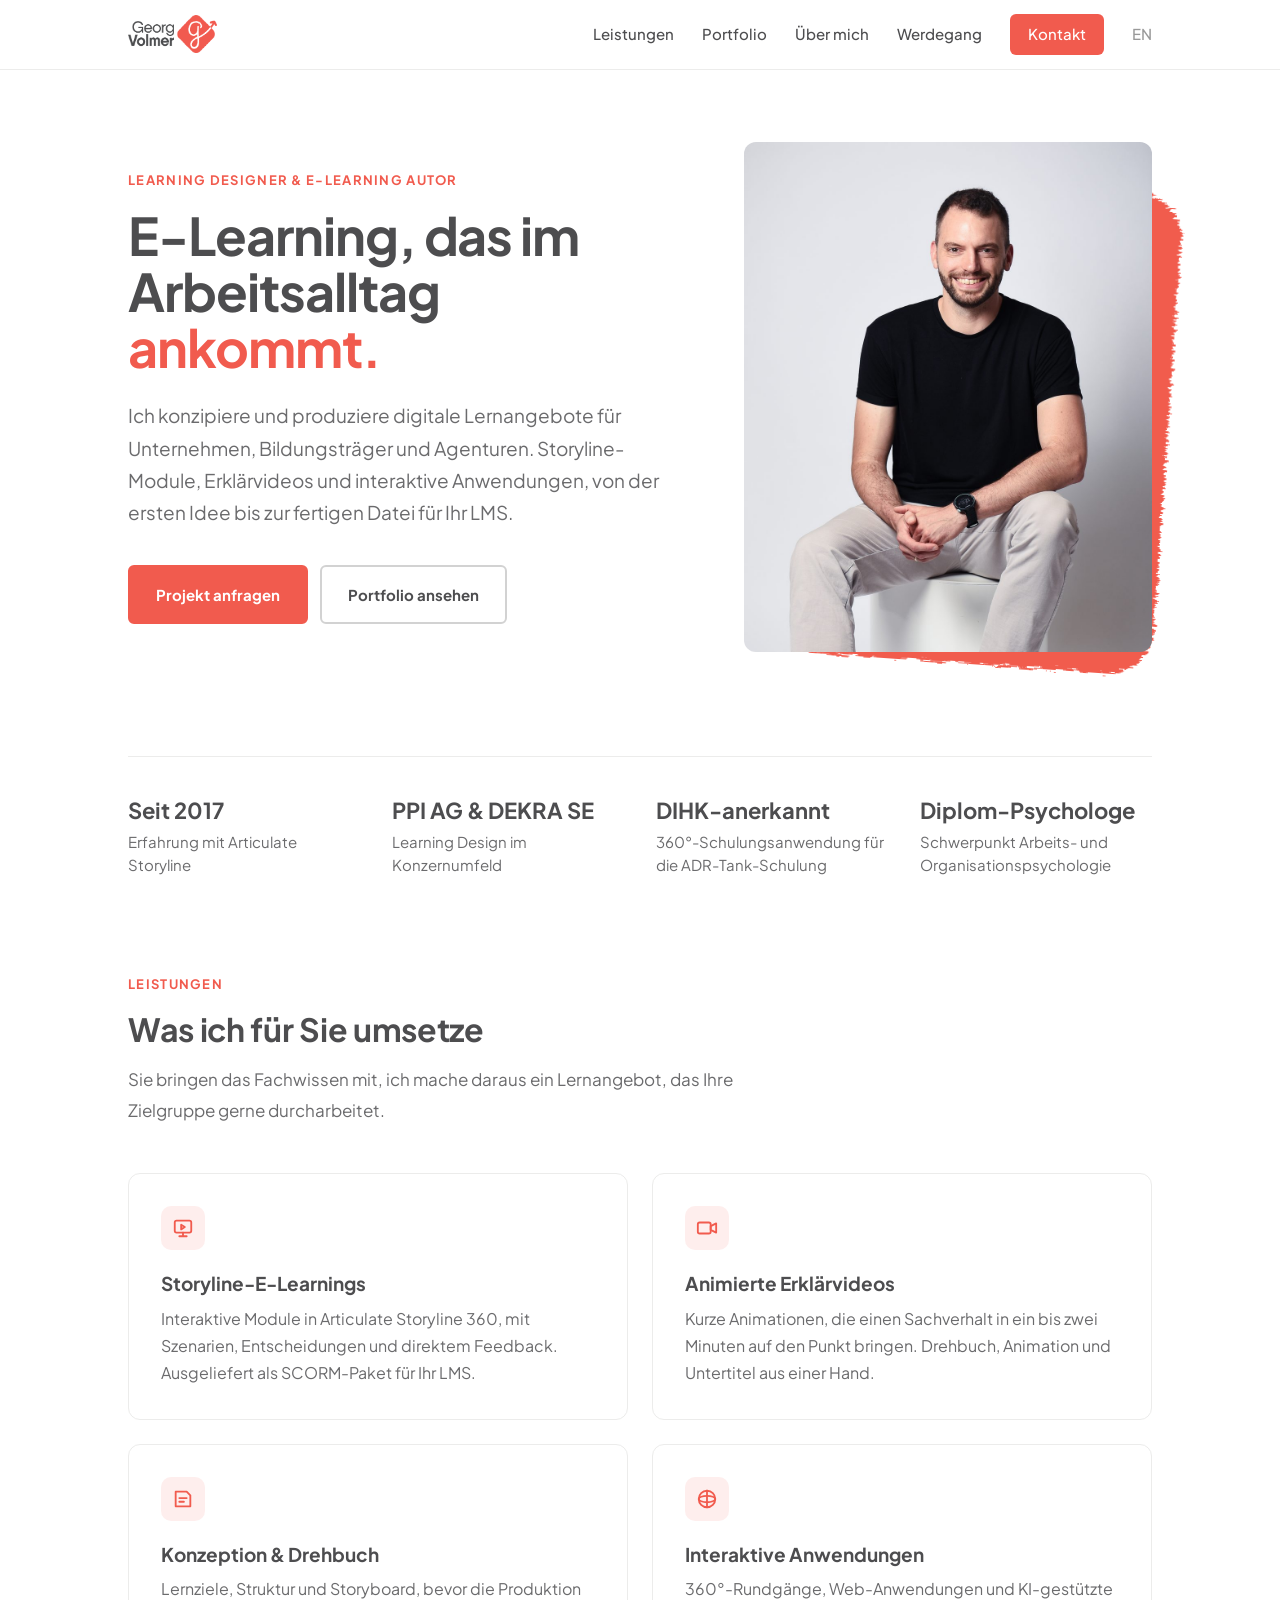
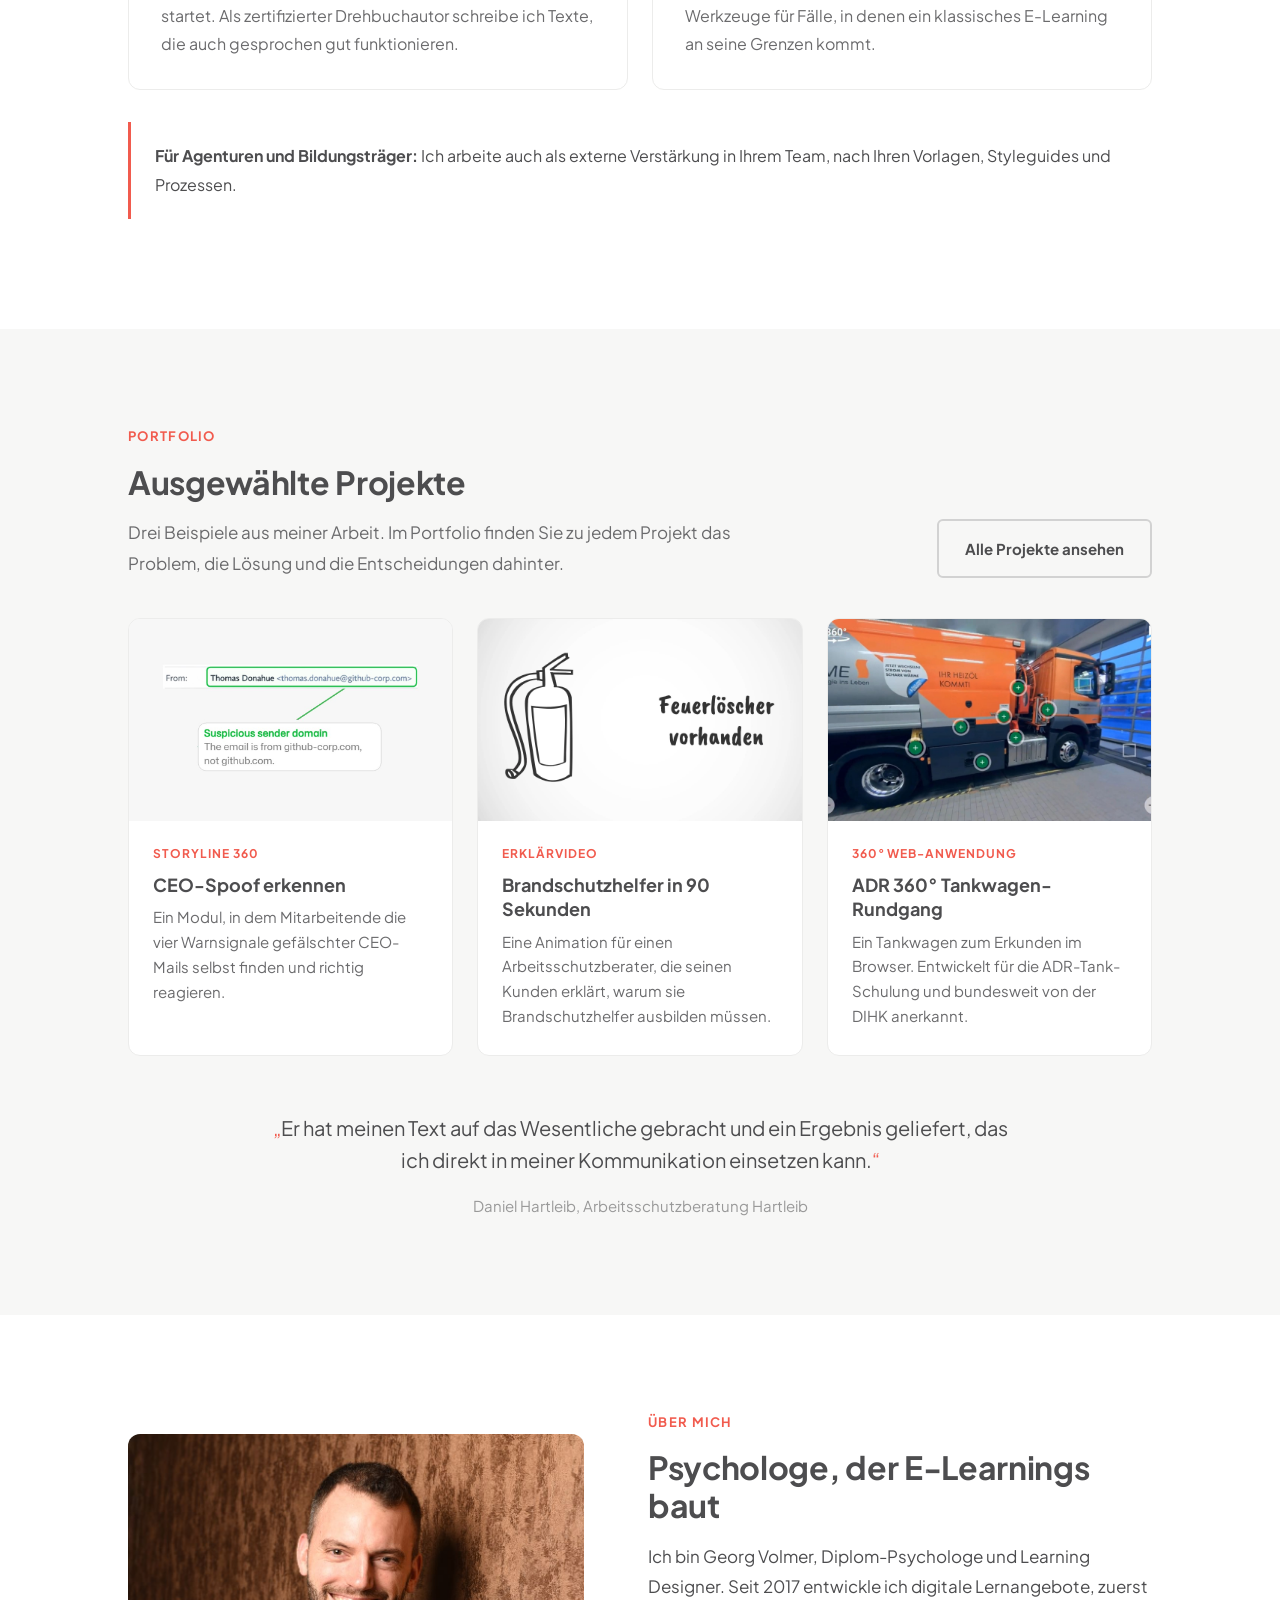
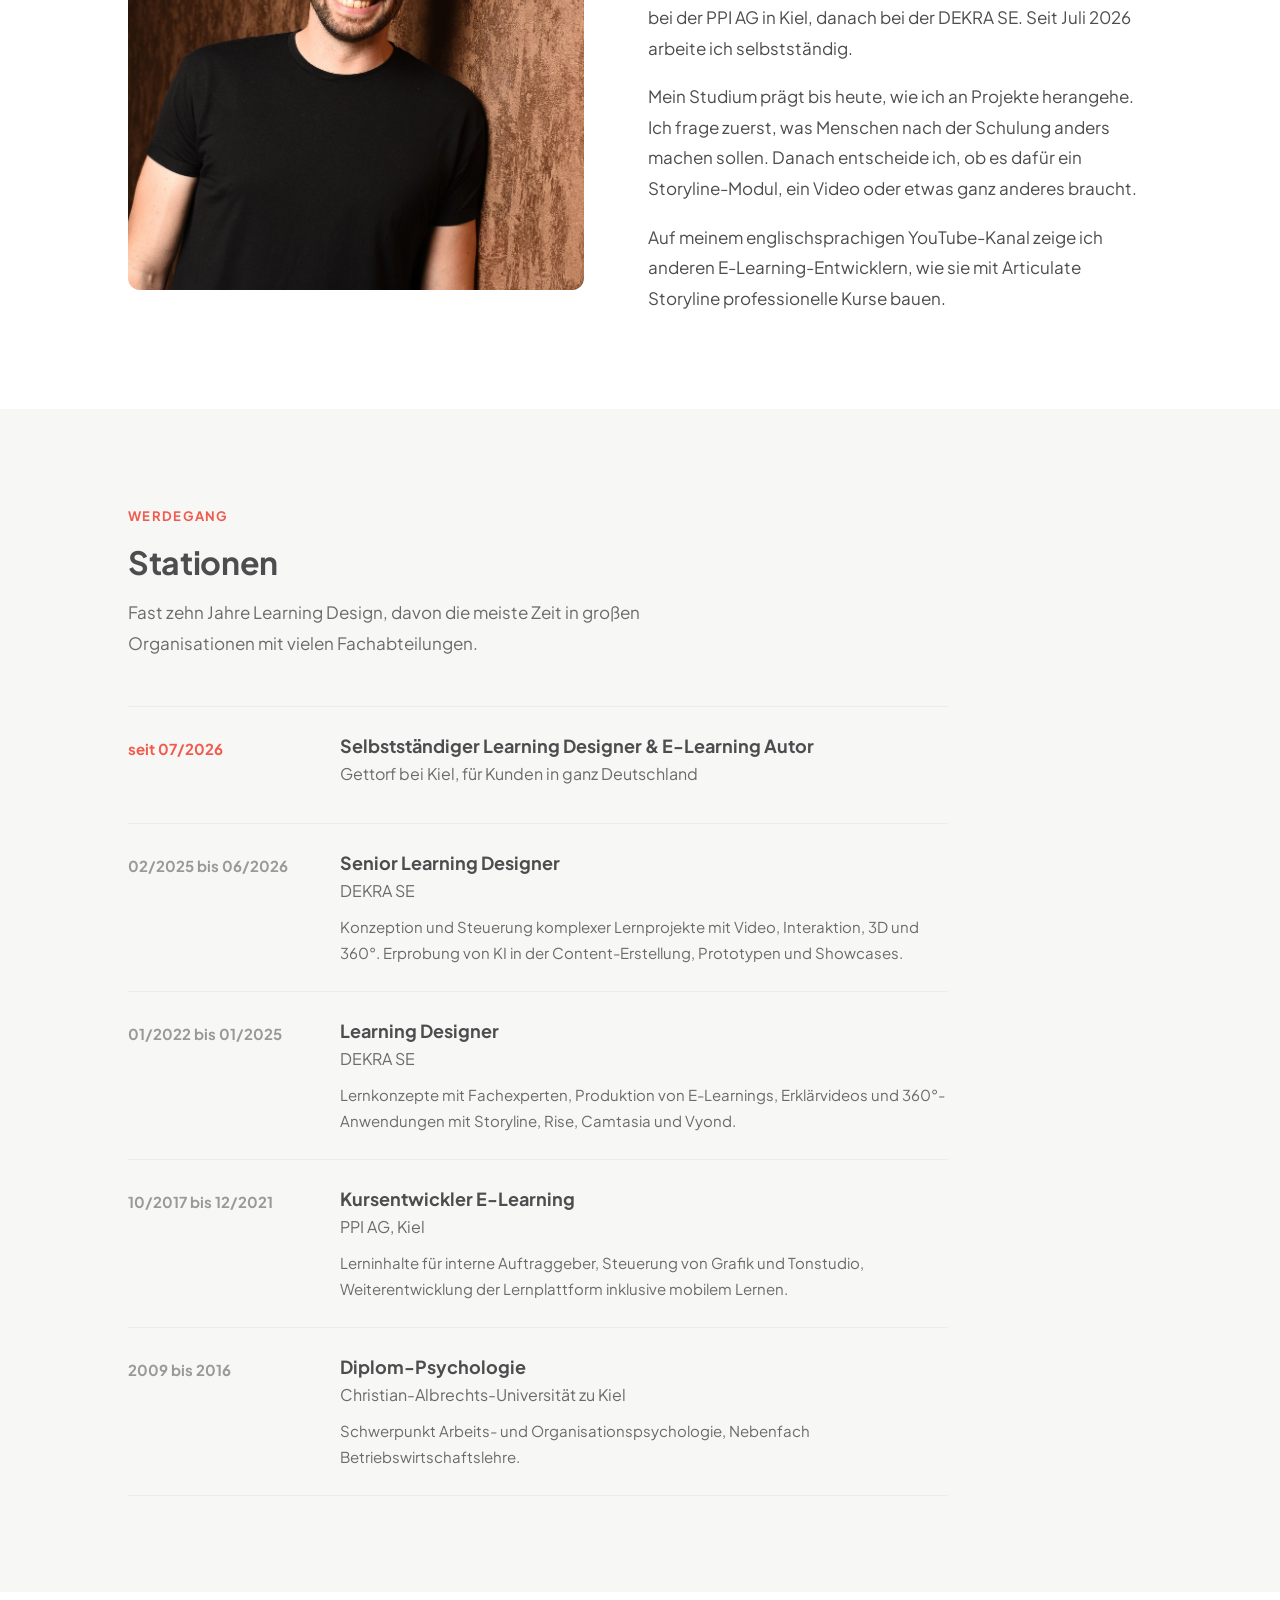
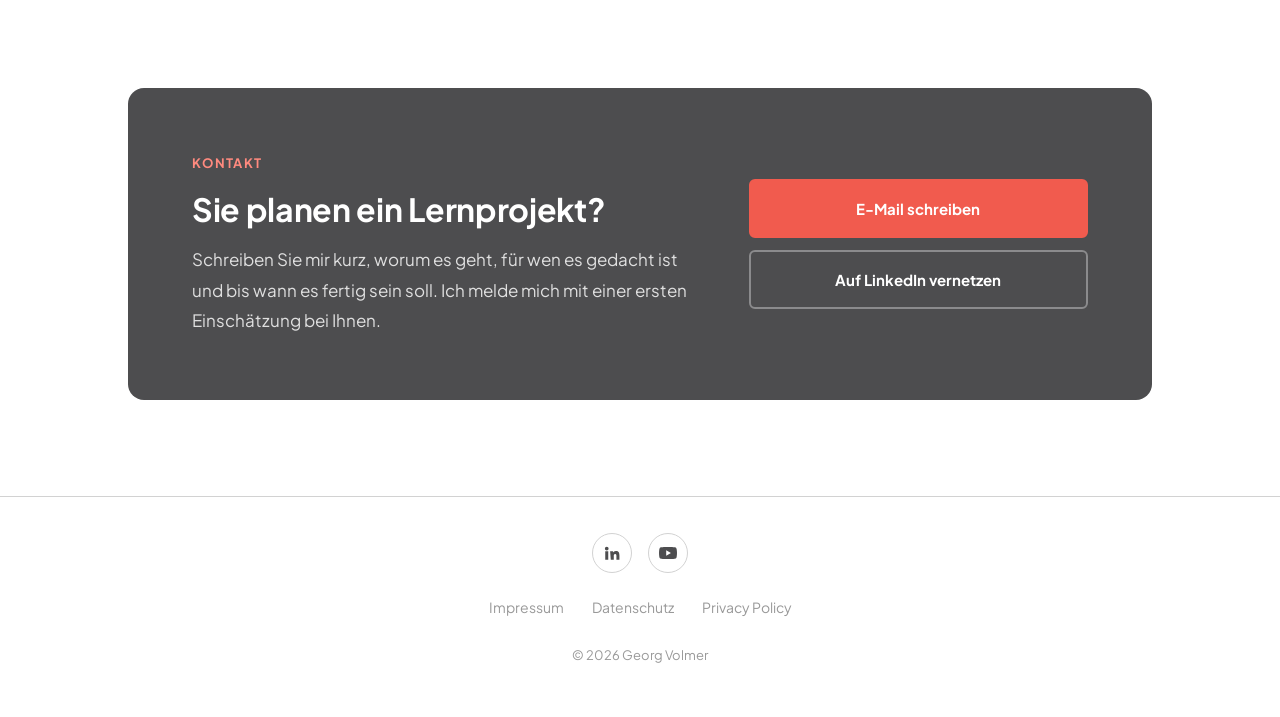
==== commit 810d7b39: "Add new German homepage from handoff (1:1 copy) Replaces the coming-soon index.html and adds assets/" ====
--- a/index.html
+++ b/index.html
@@ -19,17 +19,13 @@
         </a>
         <nav class="site-nav" aria-label="Hauptnavigation">
             <ul>
-                <li><a href="/#leistungen">Leistungen</a></li>
+                <li><a href="#leistungen">Leistungen</a></li>
                 <li><a href="/portfolio-de">Portfolio</a></li>
-                <li><a href="/#ueber-mich">Über mich</a></li>
-                <li class="nav-hide-md"><a href="/#werdegang">Werdegang</a></li>
+                <li><a href="#ueber-mich">Über mich</a></li>
+                <li class="nav-hide-md"><a href="#werdegang">Werdegang</a></li>
             </ul>
-            <a href="/#kontakt" class="nav-cta">Kontakt</a>
-            <div class="lang-switch">
-                <span class="lang-switch-current">DE</span>
-                <span class="lang-switch-sep" aria-hidden="true">/</span>
-                <a href="/portfolio" lang="en" hreflang="en">EN</a>
-            </div>
+            <a href="#kontakt" class="nav-cta">Kontakt</a>
+            <a href="/portfolio" class="nav-lang" lang="en" title="English portfolio">EN</a>
         </nav>
     </div>
 </header>
--- a/assets/home.css
+++ b/assets/home.css
@@ -1,6 +1,5 @@
 /* ============================================================
    Georg Volmer: Startseite (lädt zusätzlich zu style.css)
-   Header, Navigation, Sprachlink und Footer-Icons liegen in style.css.
    ============================================================ */
 
 :root {
@@ -51,6 +50,62 @@
   margin-bottom: 48px;
 }
 
+/* ---- Header mit Navigation ---- */
+
+.home .site-header {
+  position: sticky;
+  top: 0;
+  z-index: 50;
+  background: rgba(255, 255, 255, 0.94);
+  backdrop-filter: saturate(140%) blur(8px);
+  -webkit-backdrop-filter: saturate(140%) blur(8px);
+  border-bottom: 1px solid var(--line);
+  padding: 14px 0;
+}
+
+.home .site-header .container { gap: 32px; }
+
+.site-nav {
+  margin-left: auto;
+  display: flex;
+  align-items: center;
+  gap: 28px;
+}
+
+.site-nav ul {
+  display: flex;
+  gap: 28px;
+  list-style: none;
+  padding: 0;
+  margin: 0;
+}
+
+.site-nav li { margin: 0; }
+
+.site-nav a {
+  color: var(--text);
+  font-size: 0.9375rem;
+  font-weight: 500;
+  text-decoration: none;
+}
+
+.site-nav a:hover { color: var(--coral); text-decoration: none; }
+
+.site-nav .nav-cta {
+  background: var(--coral);
+  color: #fff;
+  padding: 9px 18px;
+  border-radius: 6px;
+}
+
+.site-nav .nav-cta:hover { background: var(--coral-dark); color: #fff; }
+
+.nav-lang {
+  font-size: 0.875rem;
+  font-weight: 700;
+  color: var(--muted) !important;
+}
+
 /* ---- Buttons ---- */
 
 .btn {
@@ -388,15 +443,40 @@
 .contact-box .btn--ghost { color: #fff; border-color: rgba(255, 255, 255, 0.35); }
 .contact-box .btn--ghost:hover { border-color: #fff; }
 
+/* ---- Footer ---- */
+
+.footer-social {
+  display: flex;
+  justify-content: center;
+  gap: 16px;
+  margin-bottom: 20px;
+}
+
+.footer-social a {
+  width: 40px;
+  height: 40px;
+  border-radius: 50%;
+  border: 1px solid var(--line-2);
+  display: grid;
+  place-items: center;
+  color: var(--text);
+}
+
+.footer-social a:hover { color: var(--coral); border-color: var(--coral); }
+.footer-social svg { width: 18px; height: 18px; }
+
 /* ---- Responsive ---- */
 
 @media (max-width: 960px) {
+  .site-nav ul { gap: 20px; }
+  .site-nav .nav-hide-md { display: none; }
   .hero-home h1 { font-size: 2.75rem; }
   .facts { grid-template-columns: repeat(2, 1fr); }
 }
 
 @media (max-width: 780px) {
   .home .container { padding-left: 20px; padding-right: 20px; }
+  .site-nav ul { display: none; }
   .section { padding: 72px 0; }
   .hero-home { padding-top: 40px; }
   .hero-grid, .about-grid, .contact-box { grid-template-columns: 1fr; gap: 40px; }
@@ -414,4 +494,5 @@
 
 @media (max-width: 420px) {
   .facts { grid-template-columns: 1fr; }
-}
+  .site-nav .nav-cta { padding: 8px 14px; font-size: 0.875rem; }
+}
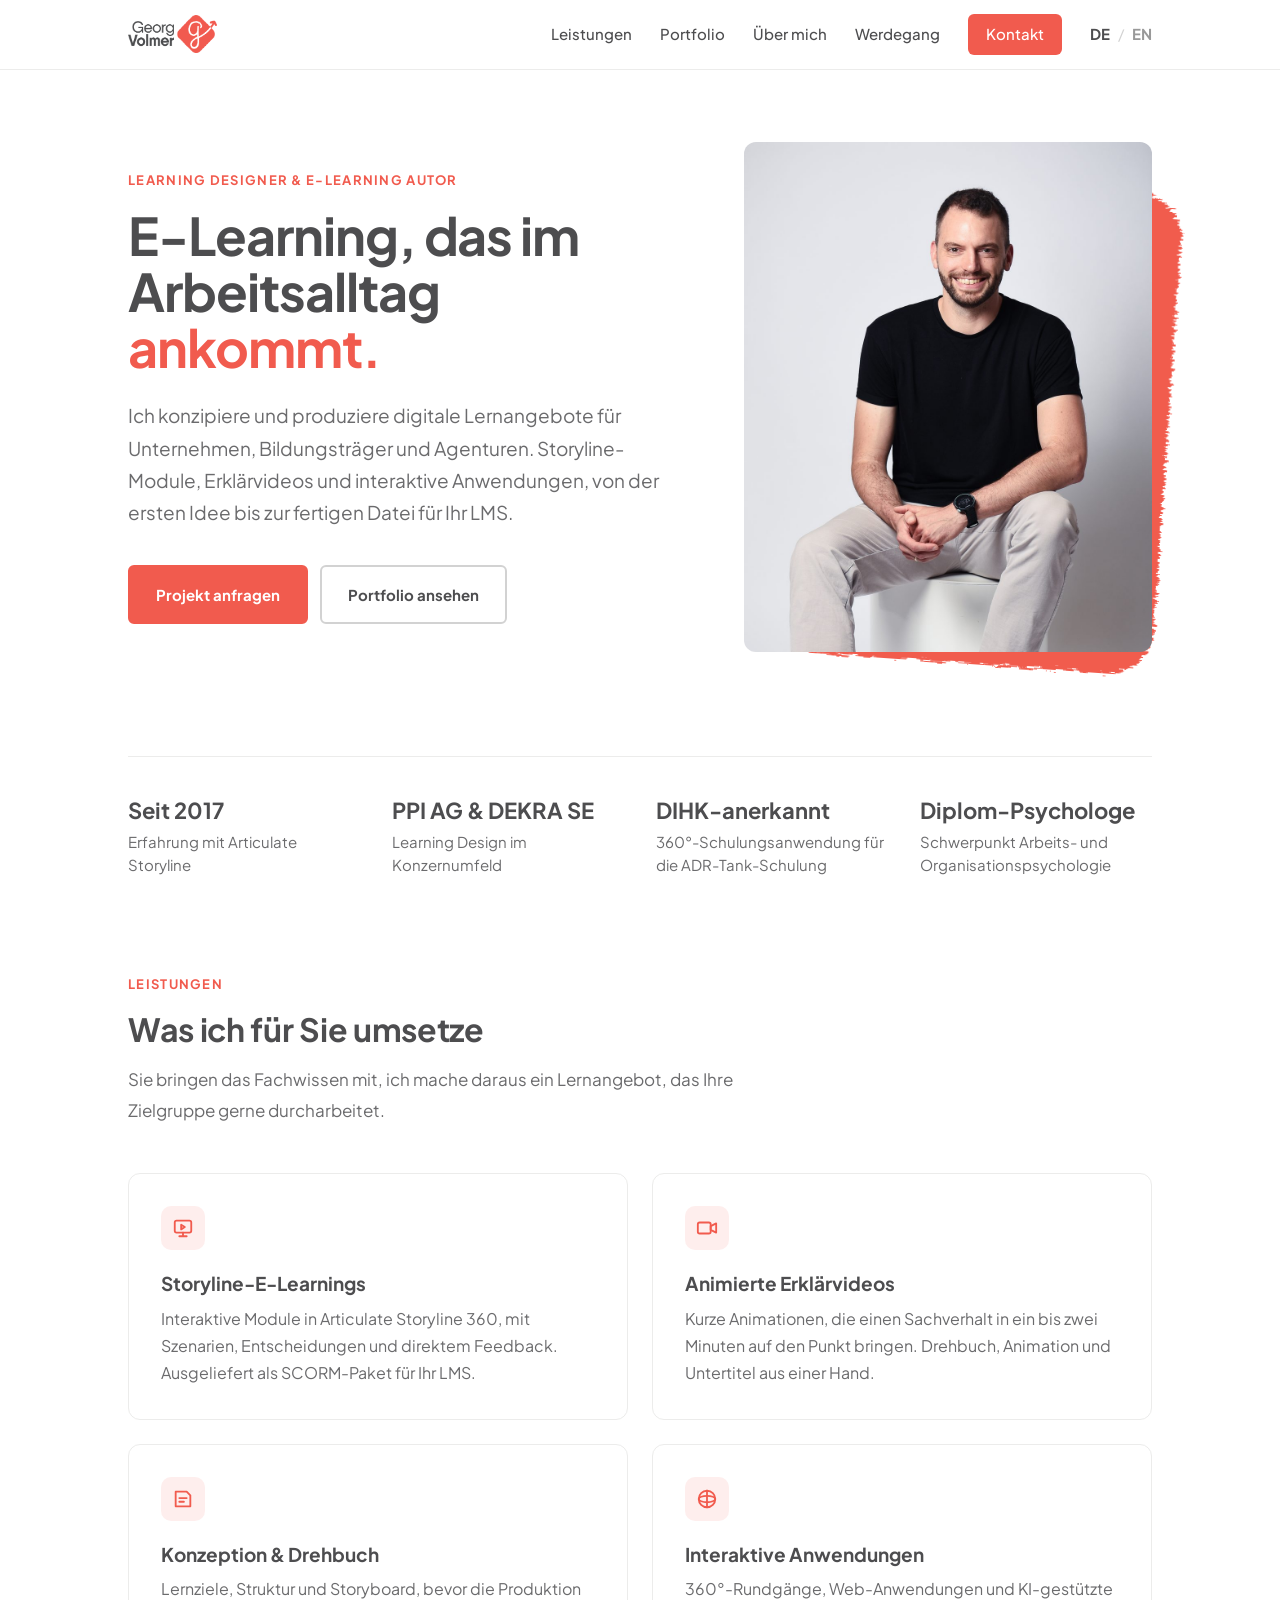
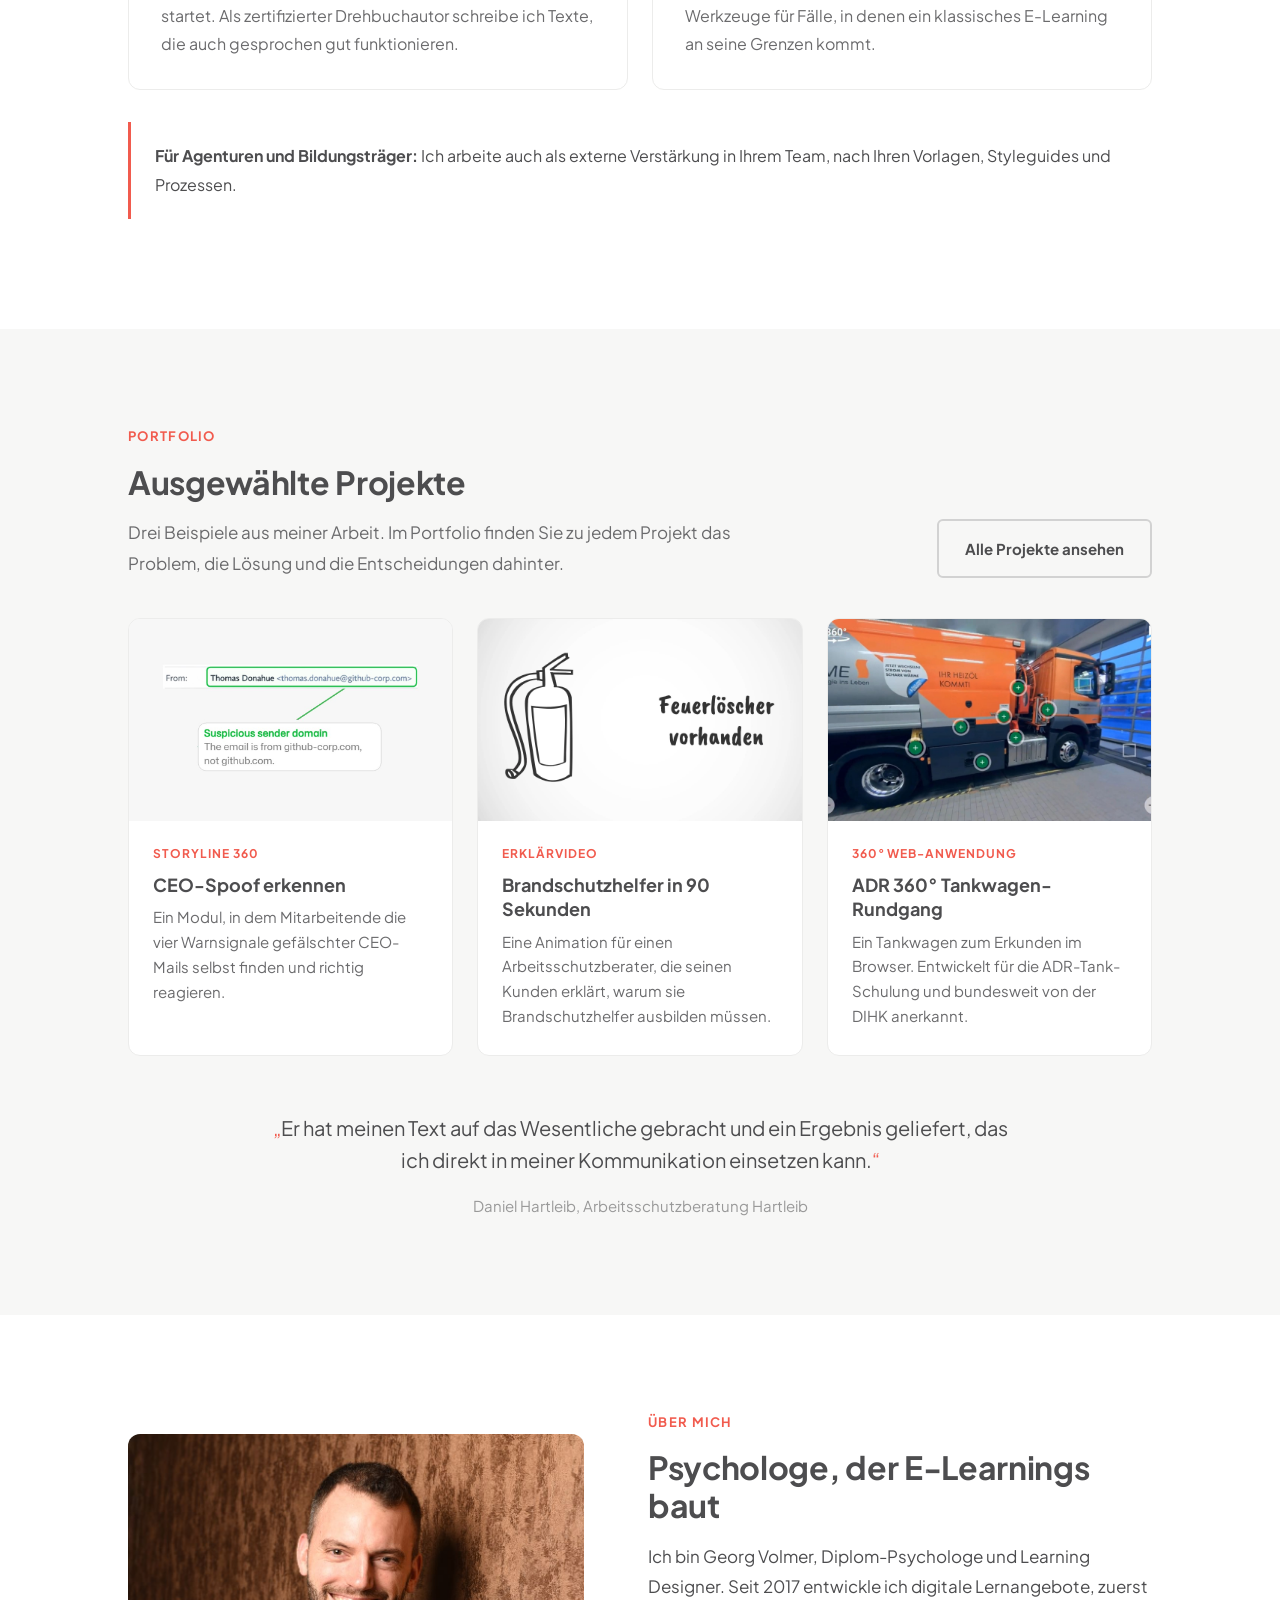
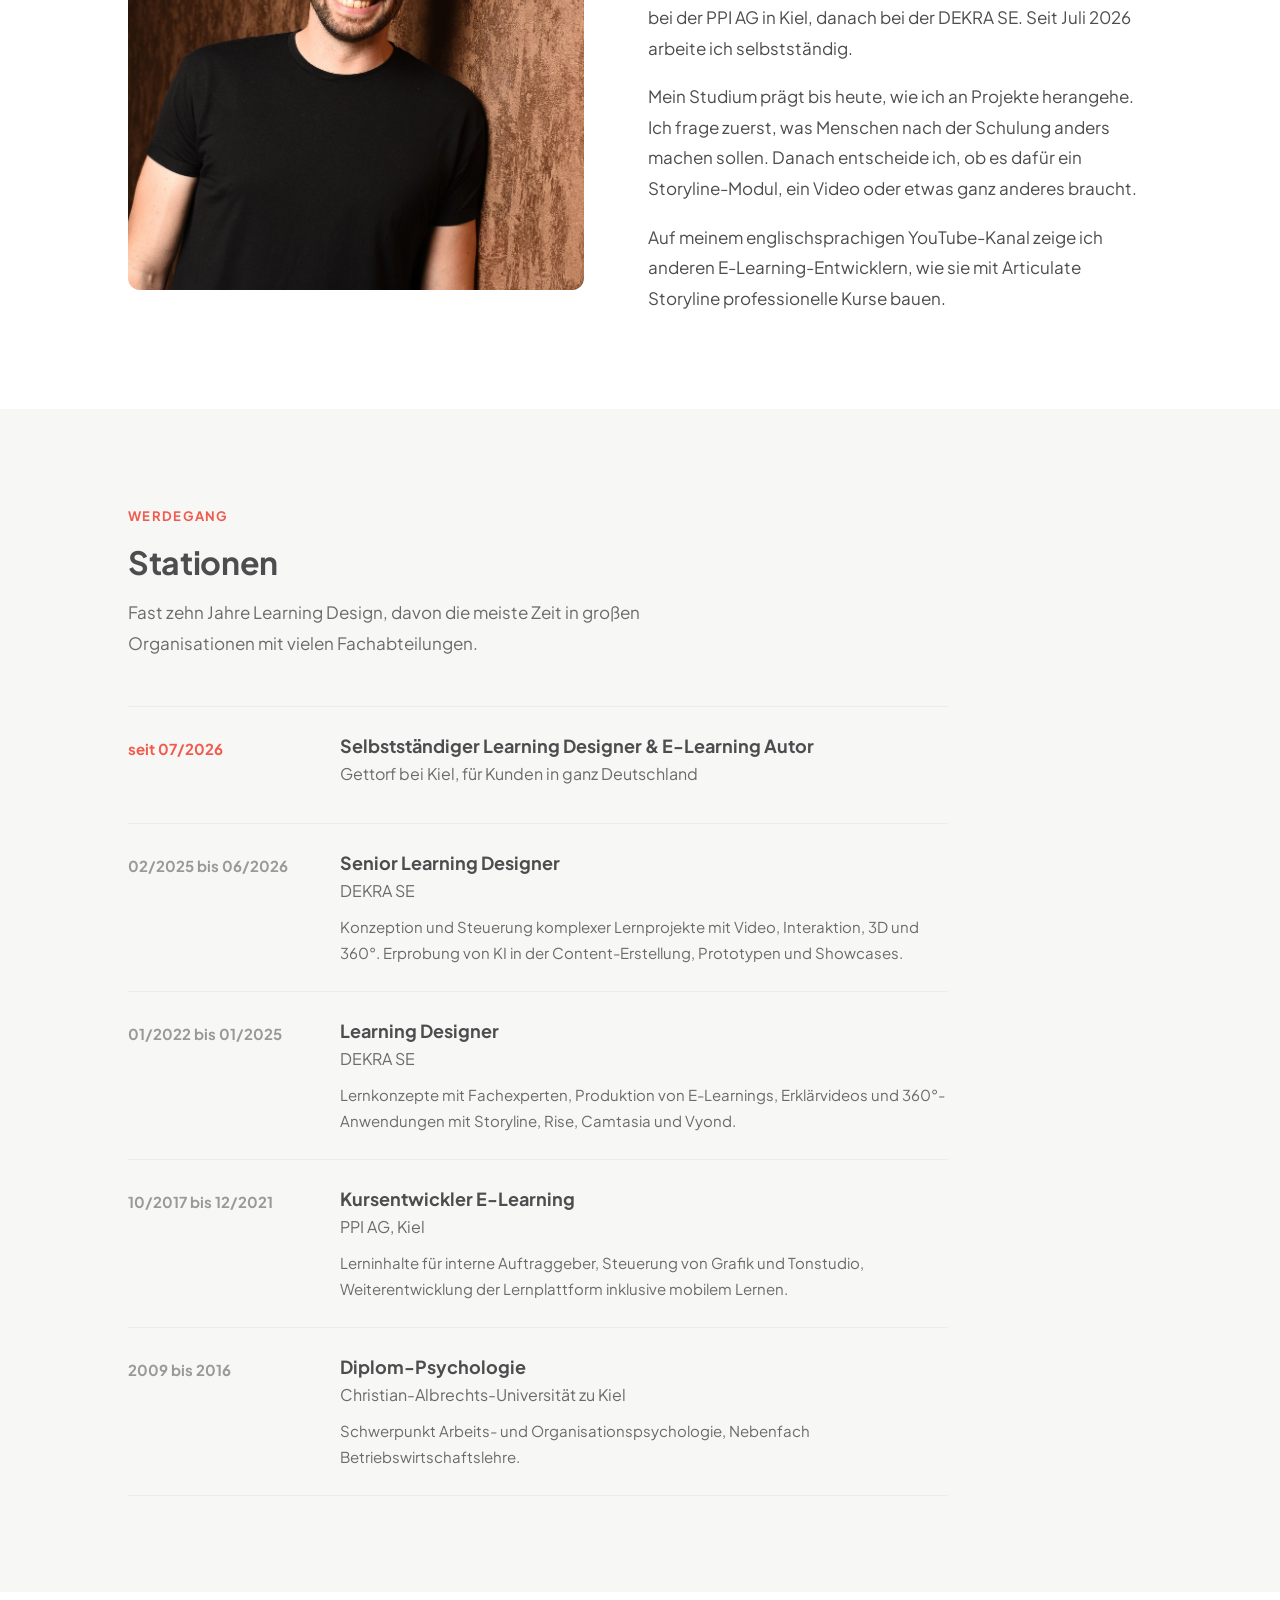
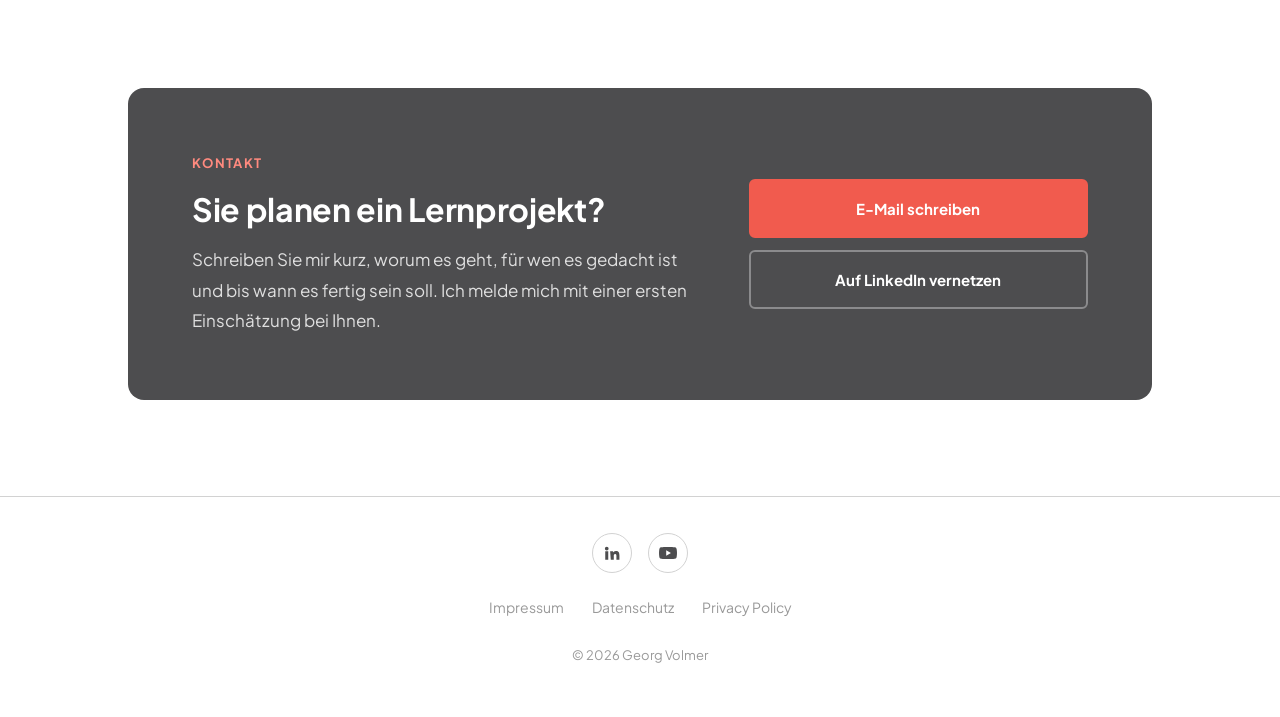
==== commit 9cbaa95f: "Merge pull request #6 from georgvolmer/claude/awesome-feynman-hzmo84 Neue Startseite + einheitlicher" ====
--- a/index.html
+++ b/index.html
@@ -19,13 +19,17 @@
         </a>
         <nav class="site-nav" aria-label="Hauptnavigation">
             <ul>
-                <li><a href="#leistungen">Leistungen</a></li>
+                <li><a href="/#leistungen">Leistungen</a></li>
                 <li><a href="/portfolio-de">Portfolio</a></li>
-                <li><a href="#ueber-mich">Über mich</a></li>
-                <li class="nav-hide-md"><a href="#werdegang">Werdegang</a></li>
+                <li><a href="/#ueber-mich">Über mich</a></li>
+                <li class="nav-hide-md"><a href="/#werdegang">Werdegang</a></li>
             </ul>
-            <a href="#kontakt" class="nav-cta">Kontakt</a>
-            <a href="/portfolio" class="nav-lang" lang="en" title="English portfolio">EN</a>
+            <a href="/#kontakt" class="nav-cta">Kontakt</a>
+            <div class="lang-switch">
+                <span class="lang-switch-current">DE</span>
+                <span class="lang-switch-sep" aria-hidden="true">/</span>
+                <a href="/portfolio" lang="en" hreflang="en">EN</a>
+            </div>
         </nav>
     </div>
 </header>
--- a/assets/home.css
+++ b/assets/home.css
@@ -1,5 +1,6 @@
 /* ============================================================
    Georg Volmer: Startseite (lädt zusätzlich zu style.css)
+   Header, Navigation, Sprachlink und Footer-Icons liegen in style.css.
    ============================================================ */
 
 :root {
@@ -50,62 +51,6 @@
   margin-bottom: 48px;
 }
 
-/* ---- Header mit Navigation ---- */
-
-.home .site-header {
-  position: sticky;
-  top: 0;
-  z-index: 50;
-  background: rgba(255, 255, 255, 0.94);
-  backdrop-filter: saturate(140%) blur(8px);
-  -webkit-backdrop-filter: saturate(140%) blur(8px);
-  border-bottom: 1px solid var(--line);
-  padding: 14px 0;
-}
-
-.home .site-header .container { gap: 32px; }
-
-.site-nav {
-  margin-left: auto;
-  display: flex;
-  align-items: center;
-  gap: 28px;
-}
-
-.site-nav ul {
-  display: flex;
-  gap: 28px;
-  list-style: none;
-  padding: 0;
-  margin: 0;
-}
-
-.site-nav li { margin: 0; }
-
-.site-nav a {
-  color: var(--text);
-  font-size: 0.9375rem;
-  font-weight: 500;
-  text-decoration: none;
-}
-
-.site-nav a:hover { color: var(--coral); text-decoration: none; }
-
-.site-nav .nav-cta {
-  background: var(--coral);
-  color: #fff;
-  padding: 9px 18px;
-  border-radius: 6px;
-}
-
-.site-nav .nav-cta:hover { background: var(--coral-dark); color: #fff; }
-
-.nav-lang {
-  font-size: 0.875rem;
-  font-weight: 700;
-  color: var(--muted) !important;
-}
-
 /* ---- Buttons ---- */
 
 .btn {
@@ -443,40 +388,15 @@
 .contact-box .btn--ghost { color: #fff; border-color: rgba(255, 255, 255, 0.35); }
 .contact-box .btn--ghost:hover { border-color: #fff; }
 
-/* ---- Footer ---- */
-
-.footer-social {
-  display: flex;
-  justify-content: center;
-  gap: 16px;
-  margin-bottom: 20px;
-}
-
-.footer-social a {
-  width: 40px;
-  height: 40px;
-  border-radius: 50%;
-  border: 1px solid var(--line-2);
-  display: grid;
-  place-items: center;
-  color: var(--text);
-}
-
-.footer-social a:hover { color: var(--coral); border-color: var(--coral); }
-.footer-social svg { width: 18px; height: 18px; }
-
 /* ---- Responsive ---- */
 
 @media (max-width: 960px) {
-  .site-nav ul { gap: 20px; }
-  .site-nav .nav-hide-md { display: none; }
   .hero-home h1 { font-size: 2.75rem; }
   .facts { grid-template-columns: repeat(2, 1fr); }
 }
 
 @media (max-width: 780px) {
   .home .container { padding-left: 20px; padding-right: 20px; }
-  .site-nav ul { display: none; }
   .section { padding: 72px 0; }
   .hero-home { padding-top: 40px; }
   .hero-grid, .about-grid, .contact-box { grid-template-columns: 1fr; gap: 40px; }
@@ -494,5 +414,4 @@
 
 @media (max-width: 420px) {
   .facts { grid-template-columns: 1fr; }
-  .site-nav .nav-cta { padding: 8px 14px; font-size: 0.875rem; }
-}
+}
